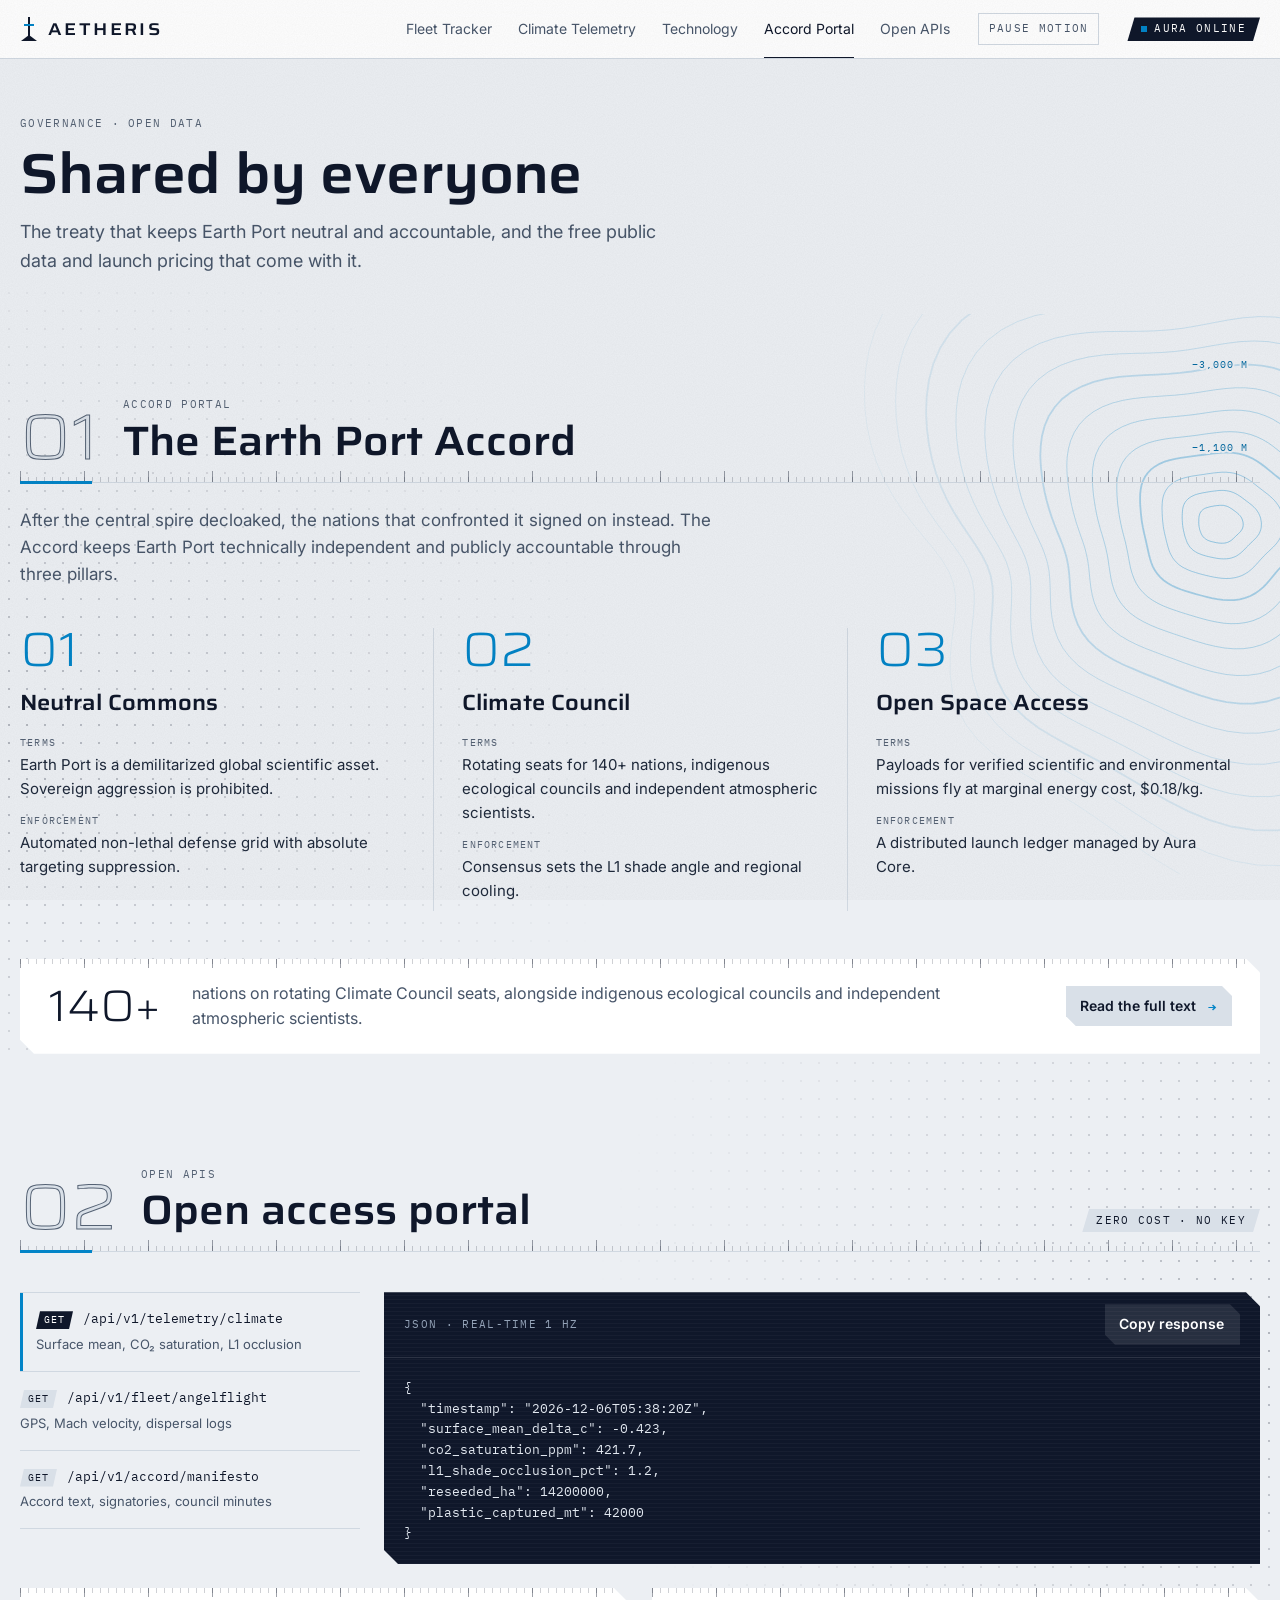
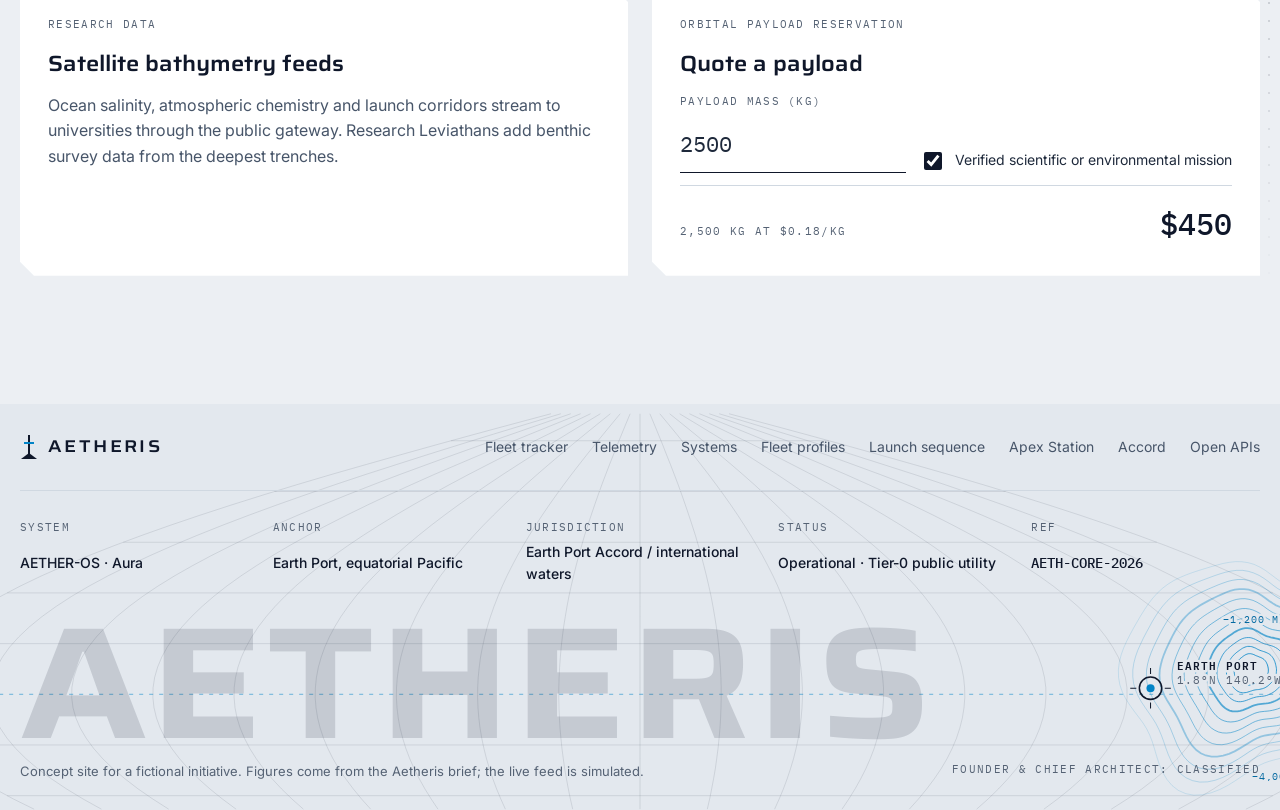
==== accord.html @ 7662b301 "Split the site into four pages A shorter, plain-language home page; the 3D model with telemetry on i" ====
<!doctype html>
<html lang="en">
<head>
<meta charset="utf-8">
<meta name="viewport" content="width=device-width, initial-scale=1, viewport-fit=cover">
<title>Accord & open access · Aetheris Initiative</title>
<meta name="description" content="The Earth Port Accord and the Aetheris open access portal: public climate data, the fleet feed and payload pricing.">
<meta name="theme-color" content="#eceff3">
<link rel="icon" href="data:image/svg+xml,%3Csvg xmlns='http://www.w3.org/2000/svg' viewBox='0 0 18 24'%3E%3Crect x='8' width='2' height='19' fill='%230f172a'/%3E%3Crect x='4' y='7' width='10' height='2' fill='%230284c7'/%3E%3Cpath d='M1 24 9 18l8 6z' fill='%230f172a'/%3E%3C/svg%3E">
<link rel="preconnect" href="https://fonts.googleapis.com">
<link rel="preconnect" href="https://fonts.gstatic.com" crossorigin>
<link rel="stylesheet" href="https://fonts.googleapis.com/css2?family=IBM+Plex+Mono:wght@400;500;600&family=Inter:wght@400;500;600&family=Saira:wdth,wght@100..125,300..700&display=swap">
<link rel="stylesheet" href="assets/site.css">
</head>
<body>
<a class="skip" href="#top">Skip to content</a>
<p id="sr-status" class="sr-only" role="status" aria-live="polite"></p>

<header class="site-head">
  <div class="wrap">
    <a class="brand" href="index.html" aria-label="Aetheris Initiative, home">
      <svg class="spire" viewBox="0 0 18 24" aria-hidden="true"><rect x="8" y="0" width="2" height="19" fill="currentColor"/><rect x="4" y="7" width="10" height="2" fill="#0284c7"/><path d="M1 24 L9 18 L17 24 Z" fill="currentColor"/></svg>
      AETHERIS
    </a>
    <nav class="nav" aria-label="Main">
      <a href="model.html">Fleet Tracker</a>
      <a href="model.html#telemetry">Climate Telemetry</a>
      <a href="technology.html">Technology</a>
      <a href="accord.html" aria-current="page">Accord Portal</a>
      <a href="accord.html#apis">Open APIs</a>
    </nav>
    <button class="motion-btn mono" id="motion" type="button" aria-pressed="false">Pause motion</button>
    <span class="ptag mono"><span class="dot" aria-hidden="true"></span>Aura online</span>
  </div>
  <div class="progress" aria-hidden="true"></div>
</header>

<main id="top" tabindex="-1">
  <section class="page-head wrap">
    <span class="kicker mono">Governance · open data</span>
    <h1>Shared by everyone</h1>
    <p>The treaty that keeps Earth Port neutral and accountable, and the free public data and launch pricing that come with it.</p>
  </section>
  <div class="tex-host">
    <svg class="bathy-light tr" viewBox="0 0 760 560" aria-hidden="true"><g><path d="M493.2 210.0 L493.2 211.0 L493.1 212.0 L492.9 213.0 L492.6 214.0 L492.2 215.0 L491.7 215.9 L491.0 216.8 L490.4 217.7 L489.6 218.5 L488.8 219.3 L488.0 220.1 L487.2 220.8 L486.4 221.6 L485.6 222.3 L484.8 223.1 L484.0 223.9 L483.1 224.8 L482.2 225.6 L481.2 226.4 L480.1 227.1 L479.0 227.7 L477.7 228.3 L476.4 228.7 L475.0 229.0 L473.6 229.2 L472.1 229.2 L470.7 229.2 L469.3 229.1 L467.9 228.9 L466.5 228.7 L465.1 228.4 L463.8 228.1 L462.5 227.8 L461.2 227.5 L459.9 227.1 L458.6 226.6 L457.4 226.1 L456.3 225.4 L455.2 224.7 L454.3 224.0 L453.4 223.1 L452.7 222.2 L452.1 221.3 L451.5 220.3 L451.1 219.4 L450.7 218.4 L450.3 217.4 L450.0 216.5 L449.7 215.6 L449.5 214.6 L449.3 213.7 L449.1 212.8 L449.0 211.9 L448.9 210.9 L448.8 210.0 L448.8 209.1 L448.7 208.1 L448.8 207.2 L448.8 206.2 L448.8 205.2 L448.9 204.2 L449.0 203.2 L449.1 202.1 L449.4 201.0 L449.7 200.0 L450.2 198.9 L450.8 197.9 L451.5 196.9 L452.4 196.1 L453.4 195.3 L454.6 194.6 L455.8 194.0 L457.1 193.6 L458.5 193.2 L459.8 192.8 L461.2 192.5 L462.5 192.3 L463.9 192.0 L465.2 191.8 L466.6 191.6 L467.9 191.5 L469.3 191.3 L470.7 191.3 L472.1 191.3 L473.5 191.4 L474.8 191.7 L476.1 192.0 L477.4 192.5 L478.6 193.0 L479.7 193.6 L480.8 194.3 L481.8 194.9 L482.8 195.6 L483.7 196.3 L484.7 197.0 L485.6 197.7 L486.5 198.4 L487.4 199.1 L488.2 199.8 L489.0 200.6 L489.8 201.4 L490.5 202.3 L491.1 203.1 L491.6 204.1 L492.1 205.0 L492.4 206.0 L492.7 207.0 L493.0 208.0 L493.1 209.0Z" stroke-opacity="0.380"/><path d="M511.4 210.0 L511.3 211.8 L511.2 213.6 L510.8 215.4 L510.2 217.2 L509.5 218.9 L508.6 220.6 L507.4 222.2 L506.2 223.7 L504.8 225.1 L503.4 226.5 L502.0 227.9 L500.6 229.2 L499.1 230.6 L497.8 232.0 L496.4 233.4 L495.0 234.9 L493.5 236.4 L491.9 238.0 L490.2 239.4 L488.3 240.8 L486.2 242.1 L484.0 243.1 L481.6 243.9 L479.1 244.5 L476.5 244.8 L473.9 244.9 L471.3 244.8 L468.7 244.6 L466.2 244.2 L463.7 243.7 L461.2 243.2 L458.8 242.7 L456.4 242.1 L454.1 241.4 L451.8 240.7 L449.5 239.8 L447.4 238.9 L445.4 237.7 L443.5 236.5 L441.8 235.0 L440.3 233.5 L439.1 231.8 L438.0 230.1 L437.1 228.4 L436.4 226.6 L435.8 224.9 L435.2 223.2 L434.7 221.5 L434.3 219.8 L433.9 218.2 L433.5 216.5 L433.2 214.9 L432.9 213.3 L432.7 211.6 L432.5 210.0 L432.4 208.3 L432.3 206.7 L432.2 205.0 L432.2 203.2 L432.2 201.5 L432.3 199.6 L432.4 197.8 L432.6 195.8 L432.9 193.9 L433.4 191.9 L434.2 190.0 L435.2 188.1 L436.6 186.4 L438.1 184.8 L440.0 183.4 L442.1 182.2 L444.4 181.1 L446.7 180.3 L449.2 179.6 L451.7 179.1 L454.1 178.6 L456.6 178.2 L459.0 177.8 L461.4 177.4 L463.8 177.1 L466.3 176.8 L468.8 176.5 L471.2 176.4 L473.7 176.4 L476.2 176.7 L478.7 177.1 L481.0 177.7 L483.3 178.5 L485.4 179.5 L487.5 180.6 L489.4 181.8 L491.1 183.0 L492.9 184.3 L494.5 185.5 L496.2 186.8 L497.8 188.0 L499.4 189.3 L501.0 190.5 L502.5 191.8 L504.0 193.2 L505.4 194.6 L506.6 196.1 L507.7 197.7 L508.7 199.4 L509.5 201.1 L510.2 202.8 L510.7 204.6 L511.0 206.4 L511.3 208.2Z" stroke-opacity="0.355"/><path d="M533.4 210.0 L533.3 212.8 L533.0 215.6 L532.4 218.3 L531.5 221.0 L530.3 223.6 L528.9 226.2 L527.2 228.6 L525.3 230.9 L523.2 233.1 L521.0 235.2 L518.8 237.3 L516.6 239.3 L514.5 241.4 L512.4 243.6 L510.4 245.8 L508.3 248.2 L506.1 250.6 L503.8 253.1 L501.2 255.5 L498.4 257.8 L495.2 259.8 L491.8 261.6 L488.1 262.9 L484.2 263.8 L480.2 264.4 L476.1 264.5 L472.0 264.3 L468.0 263.8 L464.1 263.2 L460.2 262.4 L456.4 261.5 L452.7 260.6 L449.1 259.6 L445.4 258.5 L441.9 257.4 L438.4 256.0 L435.1 254.5 L432.0 252.8 L429.1 250.8 L426.6 248.5 L424.4 246.1 L422.5 243.5 L421.0 240.8 L419.7 238.1 L418.7 235.3 L417.9 232.6 L417.2 230.0 L416.5 227.4 L415.9 224.8 L415.3 222.4 L414.7 219.9 L414.2 217.4 L413.7 215.0 L413.3 212.5 L413.0 210.0 L412.7 207.5 L412.5 204.9 L412.3 202.3 L412.2 199.7 L412.1 196.9 L412.0 194.1 L412.1 191.2 L412.3 188.2 L412.7 185.1 L413.4 182.0 L414.5 179.0 L416.0 176.1 L418.0 173.3 L420.5 170.8 L423.4 168.6 L426.6 166.7 L430.2 165.2 L433.9 164.0 L437.8 163.0 L441.6 162.2 L445.5 161.6 L449.3 161.0 L453.1 160.5 L456.8 159.9 L460.5 159.4 L464.3 158.9 L468.1 158.5 L471.9 158.2 L475.8 158.2 L479.6 158.5 L483.4 159.1 L487.1 160.1 L490.5 161.4 L493.8 162.9 L496.9 164.6 L499.8 166.5 L502.5 168.5 L505.1 170.5 L507.6 172.5 L510.1 174.4 L512.6 176.3 L515.0 178.2 L517.5 180.1 L519.9 182.1 L522.2 184.2 L524.4 186.4 L526.3 188.7 L528.1 191.1 L529.6 193.7 L530.8 196.3 L531.8 199.0 L532.5 201.7 L533.0 204.4 L533.3 207.2Z" stroke-opacity="0.329"/><path class="ix" d="M557.0 210.0 L556.8 213.8 L556.2 217.6 L555.4 221.4 L554.1 225.1 L552.5 228.6 L550.5 232.1 L548.2 235.4 L545.5 238.6 L542.7 241.6 L539.7 244.5 L536.7 247.3 L533.7 250.1 L530.9 253.0 L528.1 256.0 L525.4 259.2 L522.7 262.5 L519.8 266.0 L516.7 269.6 L513.3 273.1 L509.4 276.4 L505.1 279.4 L500.4 282.0 L495.3 283.9 L489.8 285.3 L484.2 286.1 L478.5 286.2 L472.8 285.9 L467.2 285.1 L461.7 284.1 L456.4 282.8 L451.2 281.5 L446.0 280.1 L441.0 278.6 L436.0 277.1 L431.1 275.5 L426.4 273.6 L421.8 271.5 L417.5 269.0 L413.6 266.2 L410.2 263.1 L407.2 259.7 L404.7 256.1 L402.7 252.3 L401.2 248.5 L400.0 244.6 L399.0 240.8 L398.2 237.2 L397.4 233.6 L396.6 230.1 L395.9 226.7 L395.1 223.4 L394.3 220.1 L393.6 216.7 L392.9 213.4 L392.3 210.0 L391.7 206.6 L391.3 203.1 L390.9 199.5 L390.6 195.8 L390.3 192.0 L390.1 188.1 L390.1 184.0 L390.2 179.8 L390.7 175.5 L391.5 171.2 L393.0 166.9 L395.0 162.8 L397.7 159.0 L401.1 155.4 L405.1 152.4 L409.6 149.8 L414.6 147.7 L419.9 146.1 L425.3 144.8 L430.7 143.9 L436.1 143.1 L441.5 142.4 L446.7 141.7 L451.8 141.0 L457.0 140.3 L462.1 139.6 L467.4 139.0 L472.7 138.6 L478.0 138.5 L483.3 138.8 L488.5 139.6 L493.6 140.9 L498.4 142.6 L503.0 144.8 L507.2 147.3 L511.2 150.0 L514.9 152.8 L518.4 155.6 L521.8 158.4 L525.1 161.1 L528.5 163.7 L531.9 166.3 L535.2 169.0 L538.6 171.7 L541.8 174.5 L544.9 177.5 L547.6 180.6 L550.1 184.0 L552.1 187.5 L553.8 191.1 L555.1 194.8 L556.0 198.5 L556.6 202.4 L557.0 206.2Z" stroke-opacity="0.304"/><path d="M581.5 210.0 L581.1 214.9 L580.3 219.7 L579.1 224.5 L577.5 229.2 L575.4 233.8 L572.9 238.2 L569.8 242.5 L566.5 246.5 L562.8 250.3 L559.0 254.0 L555.2 257.6 L551.5 261.3 L547.9 265.0 L544.5 268.9 L541.1 273.1 L537.7 277.6 L534.2 282.2 L530.4 287.0 L526.1 291.8 L521.2 296.3 L515.8 300.4 L509.7 303.9 L503.0 306.7 L496.0 308.5 L488.6 309.5 L481.1 309.7 L473.7 309.2 L466.4 308.0 L459.2 306.5 L452.3 304.7 L445.6 302.8 L439.0 300.8 L432.5 298.8 L426.1 296.7 L419.8 294.5 L413.7 292.1 L407.8 289.3 L402.3 286.1 L397.3 282.5 L392.9 278.4 L389.2 274.0 L386.1 269.2 L383.8 264.2 L382.0 259.2 L380.6 254.2 L379.6 249.3 L378.7 244.5 L377.9 239.9 L377.0 235.5 L376.1 231.2 L375.1 227.0 L374.0 222.8 L372.9 218.6 L371.8 214.3 L370.9 210.0 L370.0 205.6 L369.2 201.1 L368.5 196.5 L367.9 191.7 L367.4 186.8 L367.0 181.7 L366.8 176.4 L366.8 171.0 L367.3 165.4 L368.3 159.7 L370.0 154.1 L372.5 148.7 L376.0 143.6 L380.3 139.0 L385.5 135.0 L391.5 131.7 L398.0 129.0 L404.9 127.0 L412.1 125.5 L419.2 124.4 L426.3 123.6 L433.2 122.9 L440.0 122.1 L446.6 121.3 L453.2 120.3 L459.9 119.4 L466.6 118.6 L473.4 117.9 L480.3 117.7 L487.2 118.0 L494.0 118.9 L500.6 120.5 L506.8 122.8 L512.7 125.6 L518.2 128.8 L523.2 132.4 L527.9 136.1 L532.4 139.8 L536.7 143.5 L540.9 147.0 L545.2 150.5 L549.5 153.9 L553.9 157.2 L558.2 160.7 L562.5 164.3 L566.4 168.1 L570.1 172.2 L573.2 176.4 L575.9 180.9 L578.0 185.6 L579.6 190.4 L580.7 195.3 L581.4 200.2 L581.6 205.1Z" stroke-opacity="0.278"/><path d="M606.7 210.0 L605.9 216.0 L604.8 221.9 L603.3 227.7 L601.2 233.5 L598.6 239.1 L595.5 244.4 L591.9 249.6 L587.8 254.5 L583.4 259.2 L578.8 263.8 L574.2 268.2 L569.7 272.7 L565.4 277.4 L561.3 282.3 L557.3 287.5 L553.4 293.2 L549.2 299.1 L544.7 305.3 L539.6 311.5 L533.7 317.4 L527.1 322.7 L519.6 327.3 L511.3 330.9 L502.5 333.4 L493.3 334.7 L483.9 334.8 L474.6 334.0 L465.5 332.4 L456.6 330.3 L448.0 327.8 L439.7 325.2 L431.6 322.5 L423.6 319.8 L415.8 317.1 L408.1 314.3 L400.6 311.2 L393.4 307.7 L386.6 303.8 L380.5 299.3 L375.1 294.2 L370.6 288.7 L367.0 282.7 L364.3 276.5 L362.3 270.2 L360.9 263.9 L359.9 257.8 L359.0 252.0 L358.2 246.3 L357.3 240.9 L356.2 235.7 L354.9 230.6 L353.5 225.5 L352.0 220.4 L350.4 215.3 L349.0 210.0 L347.6 204.6 L346.4 199.1 L345.3 193.4 L344.4 187.5 L343.5 181.4 L342.9 175.1 L342.4 168.5 L342.3 161.7 L342.7 154.7 L343.8 147.6 L345.8 140.6 L348.9 133.8 L353.1 127.5 L358.5 121.7 L365.0 116.8 L372.4 112.7 L380.6 109.4 L389.3 107.0 L398.2 105.4 L407.2 104.2 L416.0 103.4 L424.6 102.6 L433.0 101.8 L441.3 100.9 L449.4 99.8 L457.6 98.6 L465.8 97.4 L474.2 96.5 L482.7 96.1 L491.2 96.3 L499.7 97.3 L507.9 99.2 L515.7 101.9 L523.0 105.3 L529.7 109.4 L535.9 113.9 L541.7 118.6 L547.0 123.3 L552.2 128.0 L557.4 132.5 L562.5 136.8 L567.8 140.9 L573.2 145.1 L578.6 149.3 L583.9 153.7 L588.8 158.4 L593.4 163.3 L597.3 168.6 L600.6 174.2 L603.2 179.9 L605.0 185.8 L606.2 191.9 L606.8 197.9 L607.0 204.0Z" stroke-opacity="0.253"/><path d="M632.1 210.0 L631.0 217.1 L629.5 224.1 L627.5 231.0 L625.0 237.7 L621.9 244.3 L618.2 250.7 L614.0 256.8 L609.2 262.7 L604.1 268.3 L598.8 273.7 L593.5 279.0 L588.3 284.4 L583.3 290.0 L578.6 295.9 L574.1 302.4 L569.6 309.3 L564.8 316.7 L559.6 324.4 L553.7 332.1 L546.9 339.5 L539.0 346.2 L530.0 352.0 L520.1 356.6 L509.4 359.7 L498.3 361.3 L486.9 361.5 L475.6 360.4 L464.5 358.2 L453.8 355.4 L443.4 352.1 L433.5 348.6 L423.9 345.0 L414.4 341.6 L405.2 338.1 L396.0 334.6 L387.1 330.8 L378.6 326.6 L370.6 321.9 L363.3 316.4 L356.9 310.4 L351.7 303.7 L347.5 296.5 L344.4 289.0 L342.3 281.4 L340.9 273.8 L340.0 266.5 L339.3 259.4 L338.6 252.7 L337.7 246.3 L336.4 240.2 L334.9 234.2 L333.0 228.2 L330.9 222.3 L328.8 216.2 L326.7 210.0 L324.8 203.6 L323.0 197.0 L321.4 190.2 L320.0 183.2 L318.8 175.8 L317.8 168.2 L317.1 160.3 L316.8 152.1 L317.1 143.6 L318.4 135.0 L320.7 126.5 L324.3 118.3 L329.3 110.6 L335.7 103.7 L343.5 97.7 L352.5 92.8 L362.5 89.0 L373.0 86.3 L383.9 84.5 L394.8 83.3 L405.5 82.5 L415.9 81.8 L425.9 81.1 L435.8 80.1 L445.5 78.8 L455.2 77.3 L465.0 75.8 L475.0 74.6 L485.2 73.8 L495.4 73.8 L505.6 74.8 L515.5 76.9 L524.9 80.1 L533.7 84.2 L541.8 89.1 L549.2 94.6 L555.9 100.4 L562.3 106.2 L568.4 111.9 L574.4 117.4 L580.4 122.6 L586.7 127.6 L593.1 132.6 L599.5 137.6 L605.9 142.8 L611.9 148.4 L617.4 154.3 L622.2 160.5 L626.1 167.2 L629.1 174.1 L631.1 181.2 L632.4 188.4 L632.9 195.6 L632.8 202.8Z" stroke-opacity="0.228"/><path class="ix" d="M657.7 210.0 L656.2 218.2 L654.1 226.3 L651.7 234.2 L648.7 242.0 L645.1 249.5 L640.9 256.9 L636.1 264.0 L630.7 270.8 L625.0 277.3 L619.0 283.6 L612.9 289.9 L607.1 296.2 L601.5 302.9 L596.3 309.9 L591.2 317.6 L586.2 325.9 L581.0 334.8 L575.1 344.1 L568.4 353.5 L560.6 362.6 L551.4 370.9 L541.0 378.1 L529.4 383.7 L516.8 387.5 L503.5 389.5 L490.1 389.6 L476.6 388.1 L463.5 385.3 L450.8 381.6 L438.7 377.3 L427.1 372.8 L415.9 368.3 L405.0 363.9 L394.3 359.6 L383.8 355.2 L373.5 350.7 L363.6 345.8 L354.3 340.2 L345.8 333.9 L338.5 326.8 L332.4 318.9 L327.7 310.4 L324.4 301.6 L322.2 292.6 L320.9 283.7 L320.2 275.1 L319.7 266.8 L319.1 259.0 L318.2 251.7 L316.8 244.6 L314.9 237.7 L312.6 231.0 L309.9 224.1 L307.0 217.2 L304.2 210.0 L301.5 202.6 L299.0 194.9 L296.8 186.9 L294.8 178.7 L293.1 170.1 L291.8 161.1 L290.8 151.7 L290.3 142.1 L290.7 132.1 L292.0 122.0 L294.6 112.0 L298.7 102.3 L304.6 93.2 L312.1 85.0 L321.3 78.0 L332.0 72.3 L343.7 67.9 L356.2 64.9 L369.1 62.9 L382.0 61.8 L394.7 61.1 L406.9 60.6 L418.7 59.9 L430.2 58.9 L441.5 57.5 L452.8 55.7 L464.2 53.8 L475.9 52.1 L487.8 51.0 L499.8 50.7 L511.7 51.6 L523.4 53.8 L534.5 57.4 L544.8 62.1 L554.3 67.9 L563.0 74.5 L570.8 81.4 L578.1 88.4 L585.0 95.2 L591.9 101.8 L598.8 108.0 L606.0 114.0 L613.4 119.8 L620.9 125.6 L628.4 131.7 L635.5 138.1 L642.0 144.9 L647.6 152.3 L652.2 160.0 L655.6 168.1 L657.8 176.4 L659.0 184.8 L659.3 193.3 L658.8 201.7Z" stroke-opacity="0.202"/><path d="M683.3 210.0 L681.2 219.3 L678.6 228.4 L675.5 237.4 L672.0 246.1 L668.0 254.7 L663.3 263.1 L658.0 271.1 L652.1 278.9 L645.8 286.4 L639.2 293.7 L632.6 300.9 L626.2 308.3 L620.1 316.0 L614.3 324.3 L608.9 333.3 L603.4 343.1 L597.6 353.6 L591.2 364.6 L583.7 375.8 L574.9 386.7 L564.5 396.7 L552.5 405.3 L539.1 412.1 L524.5 416.8 L509.1 419.1 L493.4 419.2 L477.7 417.3 L462.4 413.7 L447.8 408.9 L433.8 403.5 L420.5 397.8 L407.8 392.1 L395.4 386.6 L383.3 381.3 L371.4 376.2 L359.7 370.8 L348.4 365.1 L337.8 358.7 L328.2 351.4 L319.9 343.3 L313.0 334.3 L307.8 324.5 L304.2 314.3 L302.0 303.9 L300.8 293.6 L300.4 283.7 L300.2 274.2 L299.8 265.3 L299.0 256.9 L297.5 249.0 L295.2 241.3 L292.3 233.7 L288.8 226.0 L285.1 218.1 L281.4 210.0 L277.8 201.5 L274.4 192.7 L271.4 183.6 L268.8 174.0 L266.6 164.1 L264.9 153.7 L263.6 142.9 L263.0 131.7 L263.3 120.2 L264.8 108.6 L267.8 97.0 L272.5 85.8 L279.2 75.3 L287.9 65.8 L298.5 57.7 L310.8 51.2 L324.5 46.3 L339.0 42.9 L354.0 40.9 L369.0 39.9 L383.7 39.4 L397.8 39.1 L411.4 38.5 L424.6 37.5 L437.5 35.9 L450.3 33.8 L463.4 31.5 L476.7 29.3 L490.4 27.6 L504.2 27.0 L518.0 27.6 L531.5 29.9 L544.4 33.8 L556.5 39.2 L567.4 45.9 L577.4 53.5 L586.3 61.6 L594.5 69.9 L602.3 78.0 L610.0 85.7 L617.7 93.1 L625.8 100.0 L634.2 106.7 L642.8 113.4 L651.4 120.3 L659.6 127.7 L667.1 135.5 L673.6 143.8 L678.8 152.7 L682.6 162.0 L684.9 171.6 L686.0 181.2 L686.0 190.9 L685.0 200.5Z" stroke-opacity="0.177"/><path d="M708.8 210.0 L705.9 220.4 L702.6 230.5 L699.0 240.5 L694.9 250.2 L690.4 259.8 L685.3 269.1 L679.6 278.1 L673.3 286.9 L666.6 295.4 L659.6 303.7 L652.5 312.0 L645.6 320.4 L639.0 329.3 L632.9 338.9 L627.0 349.3 L621.1 360.7 L614.9 373.0 L607.9 385.9 L599.6 399.0 L589.8 411.8 L578.1 423.6 L564.6 433.9 L549.3 441.9 L532.5 447.4 L514.9 450.2 L496.8 450.2 L478.8 447.7 L461.3 443.3 L444.6 437.3 L428.8 430.5 L413.8 423.4 L399.5 416.4 L385.7 409.7 L372.2 403.3 L358.9 397.2 L345.9 391.0 L333.3 384.4 L321.4 377.2 L310.6 369.1 L301.2 359.9 L293.5 349.7 L287.8 338.7 L283.9 327.1 L281.7 315.3 L280.7 303.6 L280.6 292.3 L280.8 281.6 L280.7 271.5 L280.0 262.2 L278.3 253.3 L275.7 244.8 L272.1 236.3 L267.8 227.8 L263.1 219.1 L258.3 210.0 L253.6 200.5 L249.2 190.5 L245.4 180.1 L242.1 169.2 L239.3 157.9 L237.1 146.1 L235.6 133.8 L234.8 121.1 L235.2 108.0 L236.8 94.7 L240.2 81.6 L245.6 68.8 L253.1 56.9 L263.0 46.2 L275.1 37.0 L289.2 29.6 L304.8 24.2 L321.5 20.6 L338.6 18.5 L355.8 17.6 L372.5 17.4 L388.6 17.3 L404.0 16.9 L418.9 15.9 L433.4 14.2 L447.9 11.7 L462.5 8.9 L477.6 6.1 L493.0 3.8 L508.8 2.6 L524.5 3.0 L540.0 5.2 L554.8 9.3 L568.5 15.3 L581.1 22.9 L592.4 31.6 L602.4 41.1 L611.6 50.7 L620.2 60.2 L628.6 69.2 L637.1 77.7 L646.0 85.7 L655.3 93.4 L665.0 101.0 L674.6 108.8 L684.0 117.1 L692.5 125.8 L699.9 135.3 L705.7 145.3 L709.9 155.8 L712.4 166.6 L713.2 177.6 L712.7 188.6 L711.2 199.4Z" stroke-opacity="0.152"/><path d="M734.0 210.0 L730.3 221.4 L726.2 232.6 L721.8 243.5 L717.2 254.2 L712.3 264.7 L706.9 275.0 L700.9 285.1 L694.3 294.8 L687.3 304.4 L680.0 313.8 L672.5 323.2 L665.3 332.8 L658.4 343.0 L651.8 353.9 L645.6 365.9 L639.3 378.9 L632.7 393.0 L625.1 407.9 L616.2 423.1 L605.3 437.9 L592.3 451.7 L577.1 463.6 L559.9 473.0 L541.0 479.5 L521.0 482.6 L500.4 482.5 L480.0 479.5 L460.2 474.0 L441.3 466.8 L423.6 458.4 L406.8 449.7 L391.0 441.2 L375.8 433.0 L361.0 425.4 L346.4 418.2 L332.1 411.1 L318.1 403.7 L305.0 395.6 L293.0 386.6 L282.5 376.4 L274.0 365.1 L267.7 352.8 L263.5 339.9 L261.3 326.6 L260.6 313.5 L260.9 300.8 L261.5 288.9 L261.7 277.7 L261.2 267.3 L259.4 257.6 L256.4 248.2 L252.1 239.0 L246.9 229.7 L241.0 220.1 L234.9 210.0 L229.0 199.4 L223.5 188.2 L218.6 176.5 L214.4 164.3 L211.0 151.5 L208.4 138.2 L206.7 124.4 L205.9 110.1 L206.3 95.4 L208.2 80.6 L212.0 65.8 L218.1 51.5 L226.6 38.2 L237.7 26.2 L251.4 15.9 L267.2 7.7 L284.8 1.7 L303.6 -2.2 L323.0 -4.3 L342.4 -5.0 L361.2 -4.9 L379.3 -4.7 L396.6 -4.9 L413.2 -5.8 L429.3 -7.7 L445.4 -10.5 L461.7 -13.9 L478.4 -17.4 L495.7 -20.4 L513.4 -22.3 L531.2 -22.4 L548.7 -20.4 L565.5 -16.1 L581.1 -9.5 L595.3 -1.1 L608.0 8.8 L619.2 19.6 L629.3 30.8 L638.7 41.7 L647.8 52.2 L657.0 62.0 L666.6 71.2 L676.8 79.9 L687.4 88.5 L698.2 97.2 L708.6 106.3 L718.2 116.1 L726.4 126.6 L733.0 137.8 L737.5 149.6 L740.0 161.7 L740.5 174.0 L739.5 186.2 L737.2 198.2Z" stroke-opacity="0.126"/><path class="ix" d="M758.9 210.0 L754.1 222.5 L749.2 234.6 L744.1 246.5 L738.9 258.1 L733.5 269.5 L727.8 280.8 L721.7 291.8 L715.0 302.7 L707.9 313.3 L700.4 323.9 L692.8 334.5 L685.3 345.4 L678.1 356.9 L671.3 369.3 L664.8 382.9 L658.2 397.7 L651.1 413.8 L643.0 430.7 L633.3 448.1 L621.4 465.1 L607.1 480.9 L590.2 494.6 L571.0 505.5 L549.8 512.9 L527.3 516.4 L504.2 516.2 L481.2 512.5 L459.0 505.9 L437.9 497.1 L418.2 487.1 L399.8 476.6 L382.4 466.3 L365.9 456.6 L349.8 447.6 L333.9 439.2 L318.4 431.1 L303.2 422.8 L288.7 413.9 L275.5 404.0 L264.0 392.9 L254.6 380.5 L247.6 367.0 L243.2 352.7 L241.0 338.0 L240.5 323.4 L241.2 309.4 L242.3 296.1 L242.9 283.8 L242.5 272.4 L240.7 261.8 L237.2 251.6 L232.2 241.7 L225.9 231.5 L218.8 221.1 L211.3 210.0 L203.9 198.3 L197.1 185.9 L191.1 172.9 L186.0 159.2 L181.9 144.9 L178.9 130.1 L176.9 114.7 L176.1 98.8 L176.7 82.6 L179.0 66.1 L183.3 49.8 L190.2 34.0 L199.7 19.2 L212.1 5.9 L227.3 -5.5 L244.9 -14.5 L264.6 -21.1 L285.6 -25.2 L307.2 -27.3 L328.8 -27.8 L349.8 -27.4 L370.0 -26.9 L389.1 -26.7 L407.4 -27.6 L425.2 -29.6 L442.9 -32.9 L460.8 -36.9 L479.3 -41.3 L498.5 -45.1 L518.2 -47.8 L538.1 -48.5 L557.7 -46.8 L576.6 -42.4 L594.2 -35.4 L610.1 -26.0 L624.3 -14.9 L636.7 -2.7 L647.7 10.0 L657.8 22.6 L667.5 34.6 L677.3 45.9 L687.7 56.3 L698.6 66.2 L710.1 75.8 L721.9 85.5 L733.4 95.6 L744.0 106.4 L753.1 118.0 L760.3 130.3 L765.2 143.3 L767.6 156.8 L767.9 170.3 L766.2 183.9 L763.0 197.1Z" stroke-opacity="0.101"/><path d="M783.2 210.0 L777.4 223.5 L771.4 236.6 L765.5 249.3 L759.8 261.8 L754.0 274.2 L748.2 286.4 L742.0 298.4 L735.4 310.4 L728.3 322.2 L720.9 334.0 L713.3 346.0 L705.7 358.3 L698.4 371.2 L691.4 385.2 L684.6 400.5 L677.7 417.2 L670.3 435.3 L661.6 454.4 L651.1 474.0 L638.1 493.2 L622.4 511.1 L603.8 526.8 L582.5 539.1 L558.9 547.6 L533.8 551.6 L508.1 551.2 L482.5 546.7 L457.8 538.9 L434.4 528.4 L412.7 516.5 L392.6 504.0 L373.7 491.7 L355.9 480.2 L338.6 469.6 L321.6 459.9 L304.9 450.8 L288.4 441.6 L272.7 431.9 L258.2 421.3 L245.6 409.2 L235.3 395.8 L227.6 381.1 L222.8 365.5 L220.6 349.4 L220.4 333.4 L221.5 317.9 L223.1 303.4 L224.2 289.9 L224.1 277.5 L222.2 266.0 L218.3 255.0 L212.4 244.3 L204.9 233.4 L196.4 222.0 L187.3 210.0 L178.4 197.2 L170.1 183.5 L162.8 169.1 L156.7 154.0 L151.9 138.2 L148.5 121.8 L146.3 104.8 L145.6 87.3 L146.4 69.4 L149.2 51.4 L154.2 33.5 L161.9 16.2 L172.5 -0.0 L186.2 -14.6 L203.0 -27.0 L222.5 -36.9 L244.2 -44.0 L267.4 -48.5 L291.3 -50.5 L315.2 -50.8 L338.4 -50.1 L360.5 -49.1 L381.6 -48.7 L401.6 -49.5 L421.1 -51.7 L440.4 -55.4 L460.0 -60.1 L480.2 -65.4 L501.3 -70.2 L523.0 -73.8 L545.1 -75.3 L567.1 -74.0 L588.1 -69.7 L607.8 -62.3 L625.6 -52.1 L641.3 -39.7 L654.9 -25.9 L666.9 -11.5 L677.7 2.8 L687.9 16.6 L698.2 29.4 L709.0 41.2 L720.7 52.3 L733.0 63.0 L745.7 73.7 L758.2 84.8 L769.8 96.6 L779.8 109.3 L787.6 122.8 L792.8 137.1 L795.2 151.8 L795.0 166.7 L792.6 181.5 L788.5 196.0Z" stroke-opacity="0.075"/><path d="M807.1 210.0 L800.0 224.5 L793.0 238.5 L786.2 252.1 L779.8 265.4 L773.8 278.6 L767.8 291.7 L761.8 304.9 L755.4 317.9 L748.6 331.0 L741.4 344.2 L734.0 357.5 L726.5 371.4 L719.2 386.0 L712.1 401.7 L705.2 418.8 L698.0 437.4 L690.1 457.6 L680.9 479.0 L669.5 500.9 L655.5 522.4 L638.3 542.6 L617.9 560.1 L594.4 574.1 L568.4 583.5 L540.7 588.0 L512.1 587.4 L483.8 582.1 L456.5 572.8 L430.9 560.6 L407.1 546.5 L385.2 531.8 L365.0 517.3 L345.9 503.8 L327.5 491.5 L309.5 480.4 L291.6 470.1 L274.0 460.1 L257.0 449.6 L241.3 438.2 L227.4 425.4 L216.1 411.0 L207.7 395.2 L202.5 378.3 L200.2 360.8 L200.2 343.4 L201.8 326.5 L203.9 310.6 L205.5 296.0 L205.6 282.6 L203.7 270.2 L199.3 258.4 L192.6 246.9 L183.9 235.2 L173.8 223.0 L163.1 210.0 L152.4 196.0 L142.5 181.1 L133.8 165.2 L126.6 148.6 L121.1 131.2 L117.2 113.2 L114.9 94.6 L114.4 75.5 L115.6 56.1 L119.0 36.5 L124.8 17.1 L133.4 -1.7 L145.1 -19.3 L160.2 -35.2 L178.6 -48.7 L200.0 -59.4 L223.7 -67.1 L249.1 -71.8 L275.3 -73.9 L301.4 -73.9 L326.8 -72.9 L351.1 -71.5 L374.0 -70.8 L395.8 -71.5 L416.9 -73.9 L437.8 -78.1 L459.1 -83.6 L481.1 -89.8 L504.1 -95.8 L528.0 -100.5 L552.4 -102.9 L576.7 -102.2 L600.1 -98.0 L622.0 -90.2 L641.7 -79.2 L659.0 -65.6 L674.0 -50.2 L686.8 -33.9 L698.2 -17.7 L708.9 -2.1 L719.5 12.5 L730.8 25.9 L742.9 38.3 L755.9 50.2 L769.5 62.0 L782.9 74.1 L795.5 86.9 L806.4 100.6 L814.8 115.4 L820.3 130.9 L822.7 146.9 L822.0 163.1 L818.8 179.2 L813.5 194.9Z" stroke-opacity="0.050"/></g><text x="470" y="136.6" text-anchor="middle">−1,100 M</text><text x="470" y="53.5" text-anchor="middle">−3,000 M</text></svg>
  <section id="accord" class="wrap section tex-dots dots-l">
    <div class="gutter mono" aria-hidden="true"><span>01 · Accord · 3 pillars</span></div>
    <div class="sec-head">
      <span class="idx" aria-hidden="true">01</span>
      <div><span class="kicker mono">Accord portal</span><h2>The Earth Port Accord</h2></div>
    </div>
    <p class="lede">After the central spire decloaked, the nations that confronted it signed on instead. The Accord keeps Earth Port technically independent and publicly accountable through three pillars.</p>
    <div class="pillars">
      <article class="pillar">
        <span class="no" aria-hidden="true">01</span>
        <h3>Neutral Commons</h3>
        <dl>
          <div><dt>Terms</dt><dd>Earth Port is a demilitarized global scientific asset. Sovereign aggression is prohibited.</dd></div>
          <div><dt>Enforcement</dt><dd>Automated non-lethal defense grid with absolute targeting suppression.</dd></div>
        </dl>
      </article>
      <article class="pillar">
        <span class="no" aria-hidden="true">02</span>
        <h3>Climate Council</h3>
        <dl>
          <div><dt>Terms</dt><dd>Rotating seats for 140+ nations, indigenous ecological councils and independent atmospheric scientists.</dd></div>
          <div><dt>Enforcement</dt><dd>Consensus sets the L1 shade angle and regional cooling.</dd></div>
        </dl>
      </article>
      <article class="pillar">
        <span class="no" aria-hidden="true">03</span>
        <h3>Open Space Access</h3>
        <dl>
          <div><dt>Terms</dt><dd>Payloads for verified scientific and environmental missions fly at marginal energy cost, $0.18/kg.</dd></div>
          <div><dt>Enforcement</dt><dd>A distributed launch ledger managed by Aura Core.</dd></div>
        </dl>
      </article>
    </div>
    <div class="council cut">
      <b>140+</b><span>nations on rotating Climate Council seats, alongside indigenous ecological councils and independent atmospheric scientists.</span>
      <button class="btn sm" type="button" data-endpoint="2">Read the full text <span class="arrow" aria-hidden="true">→</span></button>
    </div>
  </section></div>

  <section id="apis" class="wrap section tex-dots dots-r">
    <div class="gutter mono" aria-hidden="true"><span>02 · Open access · 3 endpoints</span></div>
    <div class="sec-head">
      <span class="idx" aria-hidden="true">02</span>
      <div><span class="kicker mono">Open APIs</span><h2>Open access portal</h2></div>
      <span class="ptag light mono">Zero cost · No key</span>
    </div>
    <div class="api">
      <div class="endpoints" role="tablist" aria-label="Endpoints" id="endpoints"></div>
      <div class="response cut">
        <div class="response-head"><span class="mono" id="resp-meta">JSON · real-time 1 Hz</span><button class="btn sm" type="button" id="copy">Copy response</button></div>
        <pre id="resp" tabindex="0" role="tabpanel"></pre>
      </div>
    </div>
    <div class="access">
      <div class="cut">
        <span class="mono kicker">Research data</span>
        <h3>Satellite bathymetry feeds</h3>
        <p>Ocean salinity, atmospheric chemistry and launch corridors stream to universities through the public gateway. Research Leviathans add benthic survey data from the deepest trenches.</p>
      </div>
      <form class="cut" id="quote-form">
        <span class="mono kicker">Orbital payload reservation</span>
        <h3>Quote a payload</h3>
        <div class="quote">
          <div class="field"><label class="mono" for="payload-kg">Payload mass (kg)</label><input id="payload-kg" type="number" min="1" step="1" value="2500" inputmode="numeric"></div>
          <label class="check" for="verified"><input id="verified" type="checkbox" checked>Verified scientific or environmental mission</label>
        </div>
        <div class="quote-out" aria-live="polite"><span class="mono" id="quote-note">Marginal energy cost</span><b id="quote-cost">$450</b></div>
      </form>
    </div>
  </section>
</main>

<footer class="foot">
  <svg class="graticule" viewBox="0 0 1440 400" preserveAspectRatio="xMidYMid slice" aria-hidden="true">
    <g class="g-bathy"><path d="M1339.1 262.0 L1339.0 263.0 L1339.0 263.9 L1338.8 264.9 L1338.5 265.8 L1338.2 266.8 L1337.8 267.6 L1337.3 268.5 L1336.8 269.3 L1336.3 270.1 L1335.7 270.8 L1335.0 271.5 L1334.4 272.1 L1333.7 272.7 L1333.0 273.3 L1332.2 273.8 L1331.4 274.2 L1330.6 274.6 L1329.8 274.9 L1329.0 275.2 L1328.1 275.4 L1327.3 275.5 L1326.4 275.6 L1325.6 275.7 L1324.8 275.9 L1324.0 276.0 L1323.2 276.2 L1322.4 276.4 L1321.6 276.6 L1320.7 276.9 L1319.8 277.1 L1318.9 277.3 L1318.0 277.4 L1317.0 277.4 L1316.0 277.3 L1315.1 277.2 L1314.2 276.8 L1313.3 276.4 L1312.5 275.9 L1311.7 275.3 L1311.0 274.7 L1310.3 274.0 L1309.7 273.3 L1309.1 272.5 L1308.5 271.8 L1308.0 271.0 L1307.4 270.2 L1307.0 269.4 L1306.5 268.5 L1306.1 267.7 L1305.8 266.7 L1305.6 265.8 L1305.5 264.9 L1305.4 263.9 L1305.4 262.9 L1305.5 262.0 L1305.6 261.1 L1305.8 260.1 L1306.1 259.2 L1306.3 258.4 L1306.7 257.5 L1307.0 256.6 L1307.4 255.8 L1307.8 255.0 L1308.3 254.3 L1308.8 253.5 L1309.4 252.8 L1310.0 252.2 L1310.6 251.5 L1311.2 250.9 L1311.9 250.4 L1312.6 249.8 L1313.3 249.3 L1314.0 248.7 L1314.7 248.2 L1315.5 247.7 L1316.3 247.2 L1317.1 246.8 L1317.9 246.5 L1318.8 246.2 L1319.7 246.0 L1320.6 246.0 L1321.5 246.0 L1322.5 246.2 L1323.3 246.4 L1324.2 246.7 L1325.0 247.0 L1325.8 247.4 L1326.6 247.8 L1327.4 248.1 L1328.2 248.4 L1329.0 248.7 L1329.8 249.1 L1330.6 249.4 L1331.5 249.7 L1332.3 250.1 L1333.1 250.5 L1333.9 251.0 L1334.7 251.6 L1335.4 252.3 L1336.0 253.0 L1336.6 253.8 L1337.1 254.6 L1337.5 255.5 L1337.9 256.3 L1338.2 257.2 L1338.5 258.2 L1338.7 259.1 L1338.9 260.1 L1339.0 261.0Z" stroke-opacity="0.850"/><path d="M1347.1 262.0 L1347.0 263.4 L1346.9 264.9 L1346.6 266.3 L1346.3 267.6 L1345.7 269.0 L1345.1 270.3 L1344.4 271.5 L1343.6 272.6 L1342.8 273.7 L1341.8 274.7 L1340.9 275.7 L1339.9 276.6 L1338.9 277.5 L1337.8 278.3 L1336.7 279.0 L1335.6 279.6 L1334.4 280.1 L1333.2 280.5 L1331.9 280.8 L1330.7 281.1 L1329.5 281.3 L1328.3 281.4 L1327.1 281.5 L1326.0 281.7 L1324.9 281.9 L1323.7 282.2 L1322.6 282.6 L1321.4 283.0 L1320.2 283.4 L1318.9 283.8 L1317.5 284.2 L1316.1 284.4 L1314.7 284.5 L1313.3 284.5 L1311.8 284.2 L1310.5 283.8 L1309.2 283.2 L1308.0 282.4 L1306.9 281.6 L1305.9 280.6 L1304.9 279.6 L1304.0 278.5 L1303.2 277.4 L1302.4 276.3 L1301.6 275.1 L1300.8 274.0 L1300.1 272.8 L1299.4 271.5 L1298.9 270.2 L1298.4 268.9 L1298.1 267.6 L1297.9 266.2 L1297.8 264.8 L1297.8 263.4 L1298.0 262.0 L1298.2 260.6 L1298.5 259.3 L1298.9 258.0 L1299.3 256.7 L1299.7 255.5 L1300.2 254.2 L1300.8 253.0 L1301.4 251.9 L1302.1 250.8 L1302.9 249.7 L1303.7 248.7 L1304.5 247.7 L1305.5 246.8 L1306.4 246.0 L1307.4 245.1 L1308.4 244.3 L1309.4 243.6 L1310.4 242.8 L1311.5 242.1 L1312.6 241.3 L1313.7 240.6 L1314.9 240.0 L1316.1 239.5 L1317.4 239.1 L1318.7 238.8 L1320.0 238.8 L1321.3 238.9 L1322.7 239.1 L1323.9 239.5 L1325.2 240.0 L1326.4 240.5 L1327.5 241.1 L1328.6 241.7 L1329.7 242.2 L1330.8 242.7 L1332.0 243.1 L1333.2 243.5 L1334.4 243.9 L1335.7 244.3 L1336.9 244.8 L1338.2 245.4 L1339.4 246.0 L1340.6 246.8 L1341.6 247.7 L1342.6 248.8 L1343.4 249.9 L1344.2 251.1 L1344.8 252.4 L1345.4 253.7 L1345.8 255.0 L1346.2 256.4 L1346.5 257.8 L1346.8 259.2 L1347.0 260.6Z" stroke-opacity="0.779"/><path d="M1357.0 262.0 L1356.9 264.0 L1356.7 266.0 L1356.3 267.9 L1355.8 269.9 L1355.0 271.7 L1354.1 273.5 L1353.1 275.1 L1351.9 276.7 L1350.6 278.2 L1349.3 279.6 L1347.9 280.8 L1346.5 282.1 L1345.1 283.2 L1343.6 284.2 L1342.0 285.1 L1340.5 285.9 L1338.8 286.6 L1337.2 287.2 L1335.5 287.6 L1333.8 287.9 L1332.2 288.1 L1330.5 288.2 L1328.9 288.4 L1327.4 288.6 L1325.9 289.0 L1324.4 289.4 L1322.8 289.9 L1321.2 290.5 L1319.5 291.2 L1317.7 291.9 L1315.8 292.5 L1313.9 293.0 L1311.8 293.3 L1309.8 293.3 L1307.8 293.0 L1305.9 292.4 L1304.2 291.6 L1302.5 290.5 L1301.0 289.3 L1299.6 287.9 L1298.3 286.4 L1297.1 284.9 L1296.0 283.3 L1294.9 281.7 L1293.8 280.1 L1292.7 278.5 L1291.7 276.9 L1290.8 275.2 L1290.0 273.4 L1289.4 271.6 L1288.9 269.7 L1288.6 267.8 L1288.4 265.9 L1288.5 263.9 L1288.7 262.0 L1289.0 260.1 L1289.5 258.3 L1290.0 256.5 L1290.6 254.7 L1291.3 253.0 L1292.0 251.3 L1292.8 249.6 L1293.6 248.0 L1294.5 246.5 L1295.6 245.0 L1296.7 243.6 L1297.9 242.3 L1299.2 241.0 L1300.5 239.9 L1301.9 238.8 L1303.2 237.7 L1304.7 236.6 L1306.1 235.6 L1307.5 234.6 L1309.0 233.6 L1310.6 232.6 L1312.2 231.8 L1313.9 231.0 L1315.6 230.5 L1317.4 230.2 L1319.3 230.1 L1321.1 230.2 L1322.9 230.6 L1324.6 231.2 L1326.3 231.9 L1327.9 232.8 L1329.5 233.6 L1331.0 234.4 L1332.5 235.2 L1334.0 235.8 L1335.5 236.4 L1337.2 236.8 L1338.9 237.3 L1340.7 237.8 L1342.5 238.3 L1344.3 239.0 L1346.1 239.9 L1347.8 240.9 L1349.4 242.1 L1350.8 243.5 L1352.0 245.1 L1353.0 246.7 L1353.9 248.5 L1354.7 250.3 L1355.3 252.2 L1355.9 254.1 L1356.3 256.1 L1356.6 258.0 L1356.9 260.0Z" stroke-opacity="0.708"/><path class="ix" d="M1367.9 262.0 L1367.8 264.6 L1367.5 267.2 L1367.0 269.8 L1366.2 272.3 L1365.2 274.7 L1363.9 277.0 L1362.5 279.1 L1360.9 281.1 L1359.2 283.0 L1357.3 284.7 L1355.5 286.3 L1353.6 287.8 L1351.6 289.2 L1349.7 290.5 L1347.7 291.6 L1345.6 292.6 L1343.5 293.5 L1341.4 294.1 L1339.2 294.6 L1337.1 295.0 L1334.9 295.2 L1332.9 295.4 L1330.8 295.6 L1328.9 295.9 L1326.9 296.4 L1325.0 296.9 L1323.0 297.7 L1321.0 298.6 L1318.8 299.6 L1316.4 300.6 L1314.0 301.6 L1311.4 302.3 L1308.7 302.8 L1306.1 302.9 L1303.4 302.7 L1300.9 302.0 L1298.6 300.9 L1296.4 299.5 L1294.4 297.8 L1292.6 295.9 L1291.0 293.9 L1289.5 291.8 L1288.1 289.7 L1286.7 287.6 L1285.4 285.5 L1284.1 283.4 L1282.8 281.3 L1281.6 279.1 L1280.5 276.8 L1279.6 274.5 L1278.9 272.0 L1278.4 269.5 L1278.2 267.0 L1278.3 264.5 L1278.6 262.0 L1279.0 259.5 L1279.7 257.1 L1280.4 254.8 L1281.2 252.5 L1282.1 250.3 L1283.0 248.1 L1284.0 245.9 L1285.1 243.9 L1286.3 241.9 L1287.6 239.9 L1289.1 238.1 L1290.7 236.4 L1292.3 234.8 L1294.1 233.2 L1295.8 231.8 L1297.7 230.4 L1299.5 229.1 L1301.4 227.8 L1303.3 226.5 L1305.2 225.2 L1307.2 224.0 L1309.3 222.9 L1311.5 222.0 L1313.8 221.3 L1316.1 220.9 L1318.5 220.8 L1320.8 221.0 L1323.2 221.6 L1325.4 222.4 L1327.5 223.5 L1329.6 224.6 L1331.5 225.8 L1333.4 226.9 L1335.3 227.8 L1337.2 228.7 L1339.2 229.3 L1341.4 229.9 L1343.6 230.3 L1346.0 230.8 L1348.5 231.4 L1351.0 232.2 L1353.4 233.2 L1355.8 234.4 L1357.9 235.9 L1359.8 237.7 L1361.5 239.7 L1362.9 241.9 L1364.1 244.2 L1365.1 246.6 L1365.9 249.1 L1366.6 251.6 L1367.1 254.2 L1367.5 256.8 L1367.8 259.4Z" stroke-opacity="0.637"/><path d="M1379.6 262.0 L1379.4 265.3 L1379.0 268.5 L1378.3 271.8 L1377.3 274.9 L1376.0 277.9 L1374.3 280.7 L1372.4 283.3 L1370.3 285.8 L1368.1 288.0 L1365.7 290.1 L1363.3 292.0 L1360.8 293.8 L1358.4 295.4 L1355.9 296.9 L1353.4 298.2 L1350.9 299.4 L1348.3 300.4 L1345.6 301.2 L1343.0 301.8 L1340.4 302.3 L1337.8 302.6 L1335.3 302.8 L1332.8 303.1 L1330.4 303.4 L1328.0 304.0 L1325.7 304.7 L1323.3 305.8 L1320.7 307.0 L1318.0 308.4 L1315.1 309.8 L1312.0 311.2 L1308.8 312.3 L1305.4 313.0 L1302.0 313.3 L1298.7 313.0 L1295.5 312.2 L1292.5 310.9 L1289.8 309.0 L1287.4 306.9 L1285.3 304.4 L1283.3 301.8 L1281.6 299.1 L1279.9 296.4 L1278.3 293.8 L1276.6 291.2 L1275.0 288.5 L1273.4 285.9 L1271.9 283.2 L1270.5 280.4 L1269.3 277.5 L1268.3 274.5 L1267.7 271.4 L1267.4 268.3 L1267.4 265.1 L1267.8 262.0 L1268.4 258.9 L1269.2 255.9 L1270.1 253.0 L1271.2 250.2 L1272.3 247.4 L1273.5 244.7 L1274.8 242.0 L1276.1 239.4 L1277.6 236.9 L1279.2 234.5 L1281.0 232.2 L1283.0 230.1 L1285.0 228.1 L1287.2 226.2 L1289.5 224.5 L1291.8 222.8 L1294.1 221.2 L1296.4 219.6 L1298.8 218.1 L1301.2 216.6 L1303.7 215.1 L1306.3 213.8 L1309.0 212.7 L1311.8 211.8 L1314.7 211.3 L1317.6 211.2 L1320.6 211.6 L1323.4 212.3 L1326.2 213.4 L1328.8 214.8 L1331.3 216.3 L1333.6 217.8 L1335.9 219.2 L1338.2 220.4 L1340.5 221.4 L1343.0 222.2 L1345.7 222.7 L1348.5 223.2 L1351.6 223.6 L1354.8 224.2 L1358.0 224.9 L1361.2 226.0 L1364.3 227.4 L1367.2 229.2 L1369.7 231.3 L1371.9 233.8 L1373.7 236.6 L1375.2 239.5 L1376.5 242.6 L1377.4 245.7 L1378.2 248.9 L1378.7 252.2 L1379.2 255.4 L1379.5 258.7Z" stroke-opacity="0.566"/><path d="M1391.9 262.0 L1391.6 266.0 L1391.1 269.9 L1390.2 273.8 L1388.9 277.6 L1387.3 281.2 L1385.2 284.5 L1382.8 287.7 L1380.1 290.6 L1377.3 293.2 L1374.3 295.6 L1371.3 297.8 L1368.2 299.8 L1365.2 301.6 L1362.2 303.3 L1359.2 304.9 L1356.1 306.2 L1353.0 307.4 L1349.9 308.3 L1346.8 309.1 L1343.7 309.6 L1340.7 310.0 L1337.7 310.3 L1334.8 310.6 L1331.9 311.1 L1329.2 311.8 L1326.4 312.7 L1323.5 314.0 L1320.5 315.7 L1317.2 317.5 L1313.8 319.4 L1310.0 321.2 L1306.0 322.7 L1301.9 323.8 L1297.8 324.2 L1293.7 324.0 L1289.8 323.1 L1286.2 321.4 L1282.9 319.2 L1280.0 316.5 L1277.5 313.4 L1275.3 310.1 L1273.2 306.7 L1271.4 303.4 L1269.5 300.1 L1267.6 296.9 L1265.7 293.8 L1263.8 290.6 L1261.9 287.4 L1260.2 284.1 L1258.6 280.6 L1257.4 277.0 L1256.5 273.3 L1256.1 269.6 L1256.1 265.8 L1256.5 262.0 L1257.2 258.3 L1258.2 254.7 L1259.4 251.2 L1260.7 247.7 L1262.1 244.4 L1263.5 241.1 L1265.1 237.9 L1266.7 234.8 L1268.5 231.8 L1270.4 228.8 L1272.5 226.1 L1274.9 223.5 L1277.4 221.0 L1280.0 218.8 L1282.8 216.7 L1285.6 214.8 L1288.5 212.9 L1291.3 211.1 L1294.2 209.4 L1297.2 207.6 L1300.2 206.0 L1303.3 204.4 L1306.5 203.1 L1309.9 202.2 L1313.3 201.6 L1316.8 201.5 L1320.3 202.0 L1323.7 202.9 L1327.0 204.3 L1330.1 206.0 L1333.0 207.9 L1335.7 209.8 L1338.4 211.5 L1341.1 213.0 L1343.8 214.2 L1346.8 215.0 L1350.0 215.6 L1353.5 215.9 L1357.3 216.2 L1361.3 216.7 L1365.4 217.4 L1369.5 218.4 L1373.4 220.0 L1377.1 222.0 L1380.3 224.5 L1383.1 227.5 L1385.4 230.8 L1387.2 234.4 L1388.7 238.2 L1389.7 242.1 L1390.6 246.1 L1391.2 250.0 L1391.6 254.0 L1391.8 258.0Z" stroke-opacity="0.495"/><path d="M1404.7 262.0 L1404.3 266.7 L1403.6 271.4 L1402.5 275.9 L1400.9 280.4 L1398.9 284.6 L1396.4 288.5 L1393.4 292.2 L1390.1 295.5 L1386.6 298.5 L1383.0 301.2 L1379.3 303.6 L1375.6 305.9 L1372.0 307.9 L1368.4 309.8 L1364.9 311.5 L1361.3 313.0 L1357.8 314.3 L1354.2 315.4 L1350.7 316.3 L1347.1 317.0 L1343.6 317.4 L1340.1 317.8 L1336.8 318.3 L1333.5 318.8 L1330.3 319.7 L1327.1 320.9 L1323.7 322.5 L1320.2 324.5 L1316.4 326.8 L1312.3 329.2 L1307.9 331.5 L1303.2 333.5 L1298.3 334.9 L1293.3 335.7 L1288.4 335.5 L1283.8 334.5 L1279.5 332.5 L1275.6 329.8 L1272.3 326.5 L1269.4 322.7 L1266.9 318.7 L1264.7 314.6 L1262.6 310.5 L1260.6 306.6 L1258.5 302.8 L1256.4 299.1 L1254.1 295.4 L1251.8 291.6 L1249.7 287.8 L1247.7 283.8 L1246.1 279.7 L1244.9 275.3 L1244.3 270.9 L1244.2 266.5 L1244.6 262.0 L1245.4 257.6 L1246.6 253.3 L1248.0 249.2 L1249.6 245.2 L1251.3 241.2 L1253.1 237.4 L1254.9 233.6 L1256.8 230.0 L1258.9 226.4 L1261.2 222.9 L1263.7 219.6 L1266.4 216.6 L1269.4 213.7 L1272.5 211.1 L1275.8 208.7 L1279.2 206.5 L1282.6 204.4 L1286.1 202.4 L1289.5 200.5 L1293.0 198.6 L1296.6 196.7 L1300.2 195.0 L1304.0 193.6 L1307.9 192.5 L1311.9 191.9 L1316.0 191.8 L1320.0 192.4 L1324.0 193.5 L1327.7 195.2 L1331.3 197.3 L1334.7 199.5 L1337.8 201.8 L1340.9 203.9 L1343.9 205.7 L1347.1 207.0 L1350.5 207.9 L1354.3 208.4 L1358.5 208.6 L1363.1 208.7 L1368.0 208.9 L1373.0 209.5 L1378.1 210.5 L1383.0 212.1 L1387.6 214.4 L1391.6 217.3 L1395.1 220.7 L1397.9 224.7 L1400.1 229.0 L1401.7 233.6 L1402.9 238.2 L1403.7 243.0 L1404.3 247.8 L1404.6 252.5 L1404.8 257.3Z" stroke-opacity="0.424"/><path class="ix" d="M1418.0 262.0 L1417.4 267.5 L1416.5 272.8 L1415.1 278.1 L1413.2 283.2 L1410.8 288.1 L1407.8 292.6 L1404.3 296.8 L1400.3 300.5 L1396.2 303.9 L1391.8 306.9 L1387.4 309.5 L1383.0 311.9 L1378.8 314.1 L1374.6 316.1 L1370.5 318.0 L1366.5 319.7 L1362.5 321.2 L1358.5 322.5 L1354.5 323.5 L1350.5 324.3 L1346.5 325.0 L1342.6 325.5 L1338.8 326.1 L1335.1 326.8 L1331.5 327.8 L1327.8 329.3 L1324.0 331.3 L1320.0 333.7 L1315.6 336.4 L1310.9 339.3 L1305.8 342.2 L1300.3 344.7 L1294.5 346.5 L1288.7 347.5 L1283.0 347.5 L1277.5 346.3 L1272.5 344.1 L1268.1 340.9 L1264.3 336.9 L1261.0 332.4 L1258.3 327.5 L1255.9 322.6 L1253.8 317.8 L1251.6 313.1 L1249.4 308.7 L1247.0 304.4 L1244.4 300.2 L1241.7 295.9 L1239.1 291.6 L1236.6 287.1 L1234.6 282.3 L1233.0 277.4 L1232.1 272.3 L1231.8 267.2 L1232.1 262.0 L1233.1 256.9 L1234.4 252.0 L1236.1 247.1 L1238.0 242.5 L1240.1 237.9 L1242.2 233.5 L1244.3 229.2 L1246.6 224.9 L1249.0 220.8 L1251.6 216.8 L1254.5 212.9 L1257.6 209.4 L1261.1 206.1 L1264.7 203.1 L1268.6 200.4 L1272.6 197.9 L1276.6 195.7 L1280.7 193.5 L1284.8 191.4 L1288.9 189.4 L1293.0 187.5 L1297.2 185.7 L1301.5 184.1 L1306.0 182.9 L1310.5 182.3 L1315.2 182.3 L1319.7 182.9 L1324.2 184.3 L1328.5 186.2 L1332.5 188.6 L1336.3 191.3 L1339.9 194.0 L1343.3 196.4 L1346.7 198.4 L1350.4 199.9 L1354.3 200.8 L1358.7 201.2 L1363.6 201.2 L1369.0 201.0 L1374.9 201.0 L1381.0 201.3 L1387.2 202.2 L1393.2 203.8 L1398.7 206.3 L1403.7 209.5 L1407.9 213.5 L1411.2 218.1 L1413.8 223.2 L1415.6 228.6 L1416.9 234.1 L1417.7 239.8 L1418.1 245.4 L1418.3 251.0 L1418.2 256.5Z" stroke-opacity="0.353"/><path d="M1431.6 262.0 L1430.8 268.2 L1429.6 274.3 L1427.9 280.3 L1425.7 286.1 L1422.8 291.6 L1419.3 296.7 L1415.2 301.4 L1410.7 305.6 L1405.7 309.3 L1400.6 312.5 L1395.5 315.4 L1390.4 317.9 L1385.5 320.2 L1380.7 322.4 L1376.1 324.4 L1371.5 326.2 L1367.1 327.9 L1362.7 329.4 L1358.2 330.7 L1353.8 331.7 L1349.5 332.5 L1345.2 333.3 L1340.9 334.0 L1336.8 334.9 L1332.7 336.2 L1328.5 337.9 L1324.2 340.2 L1319.7 343.0 L1314.8 346.3 L1309.4 349.8 L1303.5 353.2 L1297.2 356.2 L1290.7 358.5 L1283.9 359.8 L1277.3 359.8 L1271.0 358.6 L1265.3 356.0 L1260.3 352.3 L1256.0 347.6 L1252.5 342.3 L1249.5 336.6 L1247.1 330.8 L1244.8 325.1 L1242.6 319.7 L1240.2 314.6 L1237.6 309.7 L1234.7 304.9 L1231.6 300.2 L1228.4 295.4 L1225.4 290.4 L1222.8 285.1 L1220.7 279.5 L1219.4 273.8 L1218.9 267.9 L1219.1 262.0 L1220.1 256.2 L1221.6 250.5 L1223.6 245.0 L1225.9 239.6 L1228.3 234.5 L1230.8 229.4 L1233.3 224.5 L1235.9 219.7 L1238.7 215.0 L1241.7 210.4 L1244.9 206.0 L1248.5 201.9 L1252.5 198.2 L1256.7 194.8 L1261.2 191.8 L1265.8 189.1 L1270.5 186.7 L1275.2 184.5 L1280.0 182.3 L1284.7 180.3 L1289.4 178.3 L1294.2 176.5 L1299.1 174.8 L1304.1 173.6 L1309.2 172.9 L1314.3 172.9 L1319.5 173.7 L1324.5 175.2 L1329.3 177.4 L1333.8 180.2 L1338.0 183.2 L1341.9 186.3 L1345.7 189.0 L1349.5 191.3 L1353.6 192.9 L1358.0 193.7 L1363.0 193.9 L1368.7 193.7 L1375.1 193.2 L1382.0 192.8 L1389.3 192.8 L1396.6 193.5 L1403.8 195.1 L1410.5 197.7 L1416.5 201.3 L1421.5 205.8 L1425.4 211.1 L1428.4 217.0 L1430.4 223.3 L1431.7 229.8 L1432.3 236.3 L1432.5 242.9 L1432.4 249.3 L1432.1 255.7Z" stroke-opacity="0.282"/><path d="M1445.5 262.0 L1444.3 269.0 L1442.8 275.9 L1440.8 282.6 L1438.2 289.0 L1434.9 295.2 L1430.9 300.9 L1426.3 306.1 L1421.0 310.7 L1415.4 314.7 L1409.5 318.2 L1403.6 321.3 L1397.7 323.9 L1392.1 326.3 L1386.7 328.6 L1381.5 330.7 L1376.5 332.7 L1371.6 334.6 L1366.8 336.3 L1362.0 337.8 L1357.2 339.1 L1352.4 340.2 L1347.7 341.2 L1343.1 342.1 L1338.5 343.3 L1333.9 344.8 L1329.3 346.8 L1324.5 349.5 L1319.4 352.7 L1313.9 356.4 L1307.8 360.4 L1301.3 364.4 L1294.2 367.9 L1286.7 370.7 L1279.1 372.3 L1271.5 372.5 L1264.4 371.1 L1257.9 368.2 L1252.3 364.0 L1247.5 358.5 L1243.7 352.4 L1240.6 345.7 L1238.1 339.0 L1235.9 332.4 L1233.6 326.2 L1231.1 320.4 L1228.3 314.9 L1225.1 309.7 L1221.5 304.5 L1217.8 299.2 L1214.1 293.7 L1210.8 287.8 L1208.2 281.7 L1206.3 275.3 L1205.5 268.7 L1205.5 262.0 L1206.5 255.4 L1208.2 248.9 L1210.4 242.7 L1213.1 236.7 L1215.9 230.8 L1218.8 225.2 L1221.8 219.7 L1224.8 214.2 L1228.0 208.9 L1231.4 203.8 L1235.1 198.9 L1239.2 194.3 L1243.6 190.1 L1248.4 186.3 L1253.6 183.0 L1258.9 180.1 L1264.3 177.6 L1269.7 175.3 L1275.2 173.2 L1280.5 171.2 L1285.9 169.2 L1291.3 167.4 L1296.7 165.8 L1302.3 164.6 L1307.9 163.9 L1313.6 163.9 L1319.2 164.8 L1324.7 166.5 L1330.0 168.9 L1334.9 171.9 L1339.6 175.3 L1343.9 178.7 L1348.1 181.7 L1352.3 184.2 L1356.8 185.9 L1361.8 186.7 L1367.4 186.7 L1373.9 186.1 L1381.2 185.2 L1389.3 184.4 L1397.8 184.0 L1406.5 184.4 L1415.0 185.9 L1423.0 188.6 L1430.0 192.6 L1435.9 197.7 L1440.5 203.7 L1443.9 210.5 L1446.1 217.7 L1447.3 225.2 L1447.7 232.8 L1447.6 240.3 L1447.1 247.6 L1446.4 254.9Z" stroke-opacity="0.211"/><path d="M1459.6 262.0 L1458.0 269.8 L1456.1 277.4 L1453.7 284.8 L1450.8 291.9 L1447.0 298.7 L1442.5 305.0 L1437.3 310.7 L1431.4 315.8 L1425.0 320.2 L1418.3 323.9 L1411.6 327.1 L1405.0 329.9 L1398.6 332.3 L1392.6 334.6 L1386.9 336.9 L1381.4 339.0 L1376.1 341.1 L1370.9 343.1 L1365.8 344.9 L1360.6 346.6 L1355.5 348.0 L1350.3 349.3 L1345.3 350.5 L1340.2 351.9 L1335.2 353.7 L1330.1 356.0 L1324.8 359.0 L1319.1 362.6 L1313.0 366.8 L1306.3 371.3 L1298.9 375.9 L1291.0 379.9 L1282.6 383.1 L1274.1 385.0 L1265.7 385.4 L1257.7 383.9 L1250.4 380.7 L1244.2 375.9 L1239.0 369.7 L1234.8 362.6 L1231.6 355.0 L1229.1 347.3 L1226.9 339.8 L1224.7 332.7 L1222.2 326.2 L1219.2 320.1 L1215.6 314.3 L1211.5 308.7 L1207.1 303.0 L1202.8 297.0 L1198.7 290.7 L1195.3 283.9 L1192.8 276.8 L1191.5 269.5 L1191.3 262.0 L1192.2 254.6 L1194.0 247.3 L1196.5 240.3 L1199.6 233.5 L1202.9 227.0 L1206.3 220.7 L1209.8 214.6 L1213.3 208.6 L1217.0 202.7 L1220.8 197.0 L1225.0 191.5 L1229.6 186.4 L1234.6 181.7 L1240.0 177.6 L1245.8 174.0 L1251.8 171.0 L1258.0 168.4 L1264.2 166.1 L1270.3 164.1 L1276.4 162.2 L1282.4 160.4 L1288.4 158.7 L1294.4 157.1 L1300.5 156.0 L1306.7 155.3 L1312.8 155.4 L1319.0 156.3 L1325.0 158.0 L1330.7 160.7 L1336.1 163.9 L1341.1 167.6 L1345.9 171.2 L1350.4 174.5 L1355.0 177.1 L1360.0 178.8 L1365.5 179.5 L1371.9 179.3 L1379.2 178.3 L1387.6 177.0 L1396.8 175.6 L1406.7 174.8 L1416.8 175.0 L1426.8 176.3 L1436.1 179.1 L1444.3 183.4 L1451.2 189.0 L1456.5 195.9 L1460.3 203.6 L1462.6 211.8 L1463.6 220.4 L1463.7 229.0 L1463.2 237.6 L1462.2 245.9 L1461.0 254.1Z" stroke-opacity="0.140"/></g>
    <text class="g-depth" x="1322" y="215.5" text-anchor="middle">−1,200 M</text>
    <text class="g-depth" x="1350" y="370.9" text-anchor="middle">−4,000 M</text>
    <path class="g-line" d="M123.1 399.2 L102.8 389.2 L84.3 379.2 L67.5 369.2 L52.4 359.3 L39.2 349.3 L27.9 339.3 L18.5 329.3 L10.9 319.3 L5.4 309.3 L1.8 299.3 L0.1 289.3 L0.4 279.3 L2.7 269.4 L7.0 259.4 L13.2 249.4 L21.4 239.4 L31.5 229.4 L43.4 219.4 L57.2 209.4 L72.9 199.4 L90.3 189.4 L109.4 179.4 L130.2 169.4 L152.6 159.5 L176.6 149.5 L202.1 139.5 L229.0 129.5 L257.2 119.5 L286.7 109.5 L317.4 99.5 L349.2 89.5 L382.0 79.5 L415.7 69.5 L450.3 59.6 L485.6 49.6 L521.5 39.6 L558.0 29.6 L595.0 19.6 L632.3 9.6 M189.4 399.2 L171.4 389.2 L154.9 379.2 L140.0 369.2 L126.6 359.3 L114.9 349.3 L104.8 339.3 L96.4 329.3 L89.7 319.3 L84.8 309.3 L81.6 299.3 L80.1 289.3 L80.4 279.3 L82.4 269.4 L86.2 259.4 L91.8 249.4 L99.0 239.4 L108.0 229.4 L118.6 219.4 L130.9 209.4 L144.8 199.4 L160.2 189.4 L177.2 179.4 L195.7 169.4 L215.7 159.5 L237.0 149.5 L259.6 139.5 L283.5 129.5 L308.6 119.5 L334.8 109.5 L362.1 99.5 L390.4 89.5 L419.5 79.5 L449.5 69.5 L480.3 59.6 L511.6 49.6 L543.6 39.6 L576.0 29.6 L608.9 19.6 L642.0 9.6 M255.7 399.2 L240.0 389.2 L225.5 379.2 L212.5 369.2 L200.8 359.3 L190.5 349.3 L181.7 339.3 L174.4 329.3 L168.5 319.3 L164.2 309.3 L161.4 299.3 L160.1 289.3 L160.3 279.3 L162.1 269.4 L165.4 259.4 L170.3 249.4 L176.6 239.4 L184.5 229.4 L193.8 219.4 L204.5 209.4 L216.7 199.4 L230.2 189.4 L245.1 179.4 L261.3 169.4 L278.7 159.5 L297.4 149.5 L317.2 139.5 L338.1 129.5 L360.0 119.5 L383.0 109.5 L406.9 99.5 L431.6 89.5 L457.1 79.5 L483.3 69.5 L510.2 59.6 L537.7 49.6 L565.6 39.6 L594.0 29.6 L622.8 19.6 L651.8 9.6 M322.1 399.2 L308.6 389.2 L296.2 379.2 L285.0 369.2 L275.0 359.3 L266.2 349.3 L258.6 339.3 L252.3 329.3 L247.3 319.3 L243.6 309.3 L241.2 299.3 L240.1 289.3 L240.3 279.3 L241.8 269.4 L244.7 259.4 L248.8 249.4 L254.3 239.4 L261.0 229.4 L268.9 219.4 L278.2 209.4 L288.6 199.4 L300.2 189.4 L312.9 179.4 L326.8 169.4 L341.8 159.5 L357.7 149.5 L374.7 139.5 L392.6 129.5 L411.5 119.5 L431.1 109.5 L451.6 99.5 L472.8 89.5 L494.7 79.5 L517.1 69.5 L540.2 59.6 L563.7 49.6 L587.7 39.6 L612.0 29.6 L636.6 19.6 L661.5 9.6 M388.4 399.2 L377.1 389.2 L366.8 379.2 L357.5 369.2 L349.1 359.3 L341.8 349.3 L335.5 339.3 L330.3 329.3 L326.1 319.3 L323.0 309.3 L321.0 299.3 L320.1 289.3 L320.2 279.3 L321.5 269.4 L323.9 259.4 L327.3 249.4 L331.9 239.4 L337.5 229.4 L344.1 219.4 L351.8 209.4 L360.5 199.4 L370.2 189.4 L380.8 179.4 L392.3 169.4 L404.8 159.5 L418.1 149.5 L432.3 139.5 L447.2 129.5 L462.9 119.5 L479.3 109.5 L496.3 99.5 L514.0 89.5 L532.2 79.5 L551.0 69.5 L570.2 59.6 L589.8 49.6 L609.7 39.6 L630.0 29.6 L650.5 19.6 L671.3 9.6 M454.7 399.2 L445.7 389.2 L437.5 379.2 L430.0 369.2 L423.3 359.3 L417.4 349.3 L412.4 339.3 L408.2 329.3 L404.9 319.3 L402.4 309.3 L400.8 299.3 L400.0 289.3 L400.2 279.3 L401.2 269.4 L403.1 259.4 L405.9 249.4 L409.5 239.4 L414.0 229.4 L419.3 219.4 L425.4 209.4 L432.4 199.4 L440.1 189.4 L448.6 179.4 L457.9 169.4 L467.8 159.5 L478.5 149.5 L489.8 139.5 L501.8 129.5 L514.3 119.5 L527.4 109.5 L541.1 99.5 L555.2 89.5 L569.8 79.5 L584.8 69.5 L600.1 59.6 L615.8 49.6 L631.8 39.6 L648.0 29.6 L664.4 19.6 L681.0 9.6 M521.0 399.2 L514.3 389.2 L508.1 379.2 L502.5 369.2 L497.5 359.3 L493.1 349.3 L489.3 339.3 L486.2 329.3 L483.6 319.3 L481.8 309.3 L480.6 299.3 L480.0 289.3 L480.1 279.3 L480.9 269.4 L482.3 259.4 L484.4 249.4 L487.1 239.4 L490.5 229.4 L494.5 219.4 L499.1 209.4 L504.3 199.4 L510.1 189.4 L516.5 179.4 L523.4 169.4 L530.9 159.5 L538.9 149.5 L547.4 139.5 L556.3 129.5 L565.7 119.5 L575.6 109.5 L585.8 99.5 L596.4 89.5 L607.3 79.5 L618.6 69.5 L630.1 59.6 L641.9 49.6 L653.8 39.6 L666.0 29.6 L678.3 19.6 L690.8 9.6 M587.4 399.2 L582.9 389.2 L578.7 379.2 L575.0 369.2 L571.7 359.3 L568.7 349.3 L566.2 339.3 L564.1 329.3 L562.4 319.3 L561.2 309.3 L560.4 299.3 L560.0 289.3 L560.1 279.3 L560.6 269.4 L561.6 259.4 L562.9 249.4 L564.8 239.4 L567.0 229.4 L569.6 219.4 L572.7 209.4 L576.2 199.4 L580.1 189.4 L584.3 179.4 L588.9 169.4 L593.9 159.5 L599.2 149.5 L604.9 139.5 L610.9 129.5 L617.2 119.5 L623.7 109.5 L630.5 99.5 L637.6 89.5 L644.9 79.5 L652.4 69.5 L660.1 59.6 L667.9 49.6 L675.9 39.6 L684.0 29.6 L692.2 19.6 L700.5 9.6 M653.7 399.2 L651.4 389.2 L649.4 379.2 L647.5 369.2 L645.8 359.3 L644.4 349.3 L643.1 339.3 L642.1 329.3 L641.2 319.3 L640.6 309.3 L640.2 299.3 L640.0 289.3 L640.0 279.3 L640.3 269.4 L640.8 259.4 L641.5 249.4 L642.4 239.4 L643.5 229.4 L644.8 219.4 L646.4 209.4 L648.1 199.4 L650.0 189.4 L652.2 179.4 L654.5 169.4 L657.0 159.5 L659.6 149.5 L662.5 139.5 L665.4 129.5 L668.6 119.5 L671.9 109.5 L675.3 99.5 L678.8 89.5 L682.4 79.5 L686.2 69.5 L690.0 59.6 L694.0 49.6 L697.9 39.6 L702.0 29.6 L706.1 19.6 L710.3 9.6 M720.0 399.2 L720.0 389.2 L720.0 379.2 L720.0 369.2 L720.0 359.3 L720.0 349.3 L720.0 339.3 L720.0 329.3 L720.0 319.3 L720.0 309.3 L720.0 299.3 L720.0 289.3 L720.0 279.3 L720.0 269.4 L720.0 259.4 L720.0 249.4 L720.0 239.4 L720.0 229.4 L720.0 219.4 L720.0 209.4 L720.0 199.4 L720.0 189.4 L720.0 179.4 L720.0 169.4 L720.0 159.5 L720.0 149.5 L720.0 139.5 L720.0 129.5 L720.0 119.5 L720.0 109.5 L720.0 99.5 L720.0 89.5 L720.0 79.5 L720.0 69.5 L720.0 59.6 L720.0 49.6 L720.0 39.6 L720.0 29.6 L720.0 19.6 L720.0 9.6 M786.3 399.2 L788.6 389.2 L790.6 379.2 L792.5 369.2 L794.2 359.3 L795.6 349.3 L796.9 339.3 L797.9 329.3 L798.8 319.3 L799.4 309.3 L799.8 299.3 L800.0 289.3 L800.0 279.3 L799.7 269.4 L799.2 259.4 L798.5 249.4 L797.6 239.4 L796.5 229.4 L795.2 219.4 L793.6 209.4 L791.9 199.4 L790.0 189.4 L787.8 179.4 L785.5 169.4 L783.0 159.5 L780.4 149.5 L777.5 139.5 L774.6 129.5 L771.4 119.5 L768.1 109.5 L764.7 99.5 L761.2 89.5 L757.6 79.5 L753.8 69.5 L750.0 59.6 L746.0 49.6 L742.1 39.6 L738.0 29.6 L733.9 19.6 L729.7 9.6 M852.6 399.2 L857.1 389.2 L861.3 379.2 L865.0 369.2 L868.3 359.3 L871.3 349.3 L873.8 339.3 L875.9 329.3 L877.6 319.3 L878.8 309.3 L879.6 299.3 L880.0 289.3 L879.9 279.3 L879.4 269.4 L878.4 259.4 L877.1 249.4 L875.2 239.4 L873.0 229.4 L870.4 219.4 L867.3 209.4 L863.8 199.4 L859.9 189.4 L855.7 179.4 L851.1 169.4 L846.1 159.5 L840.8 149.5 L835.1 139.5 L829.1 129.5 L822.8 119.5 L816.3 109.5 L809.5 99.5 L802.4 89.5 L795.1 79.5 L787.6 69.5 L779.9 59.6 L772.1 49.6 L764.1 39.6 L756.0 29.6 L747.8 19.6 L739.5 9.6 M919.0 399.2 L925.7 389.2 L931.9 379.2 L937.5 369.2 L942.5 359.3 L946.9 349.3 L950.7 339.3 L953.8 329.3 L956.4 319.3 L958.2 309.3 L959.4 299.3 L960.0 289.3 L959.9 279.3 L959.1 269.4 L957.7 259.4 L955.6 249.4 L952.9 239.4 L949.5 229.4 L945.5 219.4 L940.9 209.4 L935.7 199.4 L929.9 189.4 L923.5 179.4 L916.6 169.4 L909.1 159.5 L901.1 149.5 L892.6 139.5 L883.7 129.5 L874.3 119.5 L864.4 109.5 L854.2 99.5 L843.6 89.5 L832.7 79.5 L821.4 69.5 L809.9 59.6 L798.1 49.6 L786.2 39.6 L774.0 29.6 L761.7 19.6 L749.2 9.6 M985.3 399.2 L994.3 389.2 L1002.5 379.2 L1010.0 369.2 L1016.7 359.3 L1022.6 349.3 L1027.6 339.3 L1031.8 329.3 L1035.1 319.3 L1037.6 309.3 L1039.2 299.3 L1040.0 289.3 L1039.8 279.3 L1038.8 269.4 L1036.9 259.4 L1034.1 249.4 L1030.5 239.4 L1026.0 229.4 L1020.7 219.4 L1014.6 209.4 L1007.6 199.4 L999.9 189.4 L991.4 179.4 L982.1 169.4 L972.2 159.5 L961.5 149.5 L950.2 139.5 L938.2 129.5 L925.7 119.5 L912.6 109.5 L898.9 99.5 L884.8 89.5 L870.2 79.5 L855.2 69.5 L839.9 59.6 L824.2 49.6 L808.2 39.6 L792.0 29.6 L775.6 19.6 L759.0 9.6 M1051.6 399.2 L1062.9 389.2 L1073.2 379.2 L1082.5 369.2 L1090.9 359.3 L1098.2 349.3 L1104.5 339.3 L1109.7 329.3 L1113.9 319.3 L1117.0 309.3 L1119.0 299.3 L1119.9 289.3 L1119.8 279.3 L1118.5 269.4 L1116.1 259.4 L1112.7 249.4 L1108.1 239.4 L1102.5 229.4 L1095.9 219.4 L1088.2 209.4 L1079.5 199.4 L1069.8 189.4 L1059.2 179.4 L1047.7 169.4 L1035.2 159.5 L1021.9 149.5 L1007.7 139.5 L992.8 129.5 L977.1 119.5 L960.7 109.5 L943.7 99.5 L926.0 89.5 L907.8 79.5 L889.0 69.5 L869.8 59.6 L850.2 49.6 L830.3 39.6 L810.0 29.6 L789.5 19.6 L768.7 9.6 M1117.9 399.2 L1131.4 389.2 L1143.8 379.2 L1155.0 369.2 L1165.0 359.3 L1173.8 349.3 L1181.4 339.3 L1187.7 329.3 L1192.7 319.3 L1196.4 309.3 L1198.8 299.3 L1199.9 289.3 L1199.7 279.3 L1198.2 269.4 L1195.3 259.4 L1191.2 249.4 L1185.7 239.4 L1179.0 229.4 L1171.1 219.4 L1161.8 209.4 L1151.4 199.4 L1139.8 189.4 L1127.1 179.4 L1113.2 169.4 L1098.2 159.5 L1082.3 149.5 L1065.3 139.5 L1047.4 129.5 L1028.5 119.5 L1008.9 109.5 L988.4 99.5 L967.2 89.5 L945.3 79.5 L922.9 69.5 L899.8 59.6 L876.3 49.6 L852.3 39.6 L828.0 29.6 L803.4 19.6 L778.5 9.6 M1184.3 399.2 L1200.0 389.2 L1214.5 379.2 L1227.5 369.2 L1239.2 359.3 L1249.5 349.3 L1258.3 339.3 L1265.6 329.3 L1271.5 319.3 L1275.8 309.3 L1278.6 299.3 L1279.9 289.3 L1279.7 279.3 L1277.9 269.4 L1274.6 259.4 L1269.7 249.4 L1263.4 239.4 L1255.5 229.4 L1246.2 219.4 L1235.5 209.4 L1223.3 199.4 L1209.8 189.4 L1194.9 179.4 L1178.7 169.4 L1161.3 159.5 L1142.6 149.5 L1122.8 139.5 L1101.9 129.5 L1080.0 119.5 L1057.0 109.5 L1033.1 99.5 L1008.4 89.5 L982.9 79.5 L956.7 69.5 L929.8 59.6 L902.3 49.6 L874.4 39.6 L846.0 29.6 L817.2 19.6 L788.2 9.6 M1250.6 399.2 L1268.6 389.2 L1285.1 379.2 L1300.0 369.2 L1313.4 359.3 L1325.1 349.3 L1335.2 339.3 L1343.6 329.3 L1350.3 319.3 L1355.2 309.3 L1358.4 299.3 L1359.9 289.3 L1359.6 279.3 L1357.6 269.4 L1353.8 259.4 L1348.2 249.4 L1341.0 239.4 L1332.0 229.4 L1321.4 219.4 L1309.1 209.4 L1295.2 199.4 L1279.8 189.4 L1262.8 179.4 L1244.3 169.4 L1224.3 159.5 L1203.0 149.5 L1180.4 139.5 L1156.5 129.5 L1131.4 119.5 L1105.2 109.5 L1077.9 99.5 L1049.6 89.5 L1020.5 79.5 L990.5 69.5 L959.7 59.6 L928.4 49.6 L896.4 39.6 L864.0 29.6 L831.1 19.6 L798.0 9.6 M1316.9 399.2 L1337.2 389.2 L1355.7 379.2 L1372.5 369.2 L1387.6 359.3 L1400.8 349.3 L1412.1 339.3 L1421.5 329.3 L1429.1 319.3 L1434.6 309.3 L1438.2 299.3 L1439.9 289.3 L1439.6 279.3 L1437.3 269.4 L1433.0 259.4 L1426.8 249.4 L1418.6 239.4 L1408.5 229.4 L1396.6 219.4 L1382.8 209.4 L1367.1 199.4 L1349.7 189.4 L1330.6 179.4 L1309.8 169.4 L1287.4 159.5 L1263.4 149.5 L1237.9 139.5 L1211.0 129.5 L1182.8 119.5 L1153.3 109.5 L1122.6 99.5 L1090.8 89.5 L1058.0 79.5 L1024.3 69.5 L989.7 59.6 L954.4 49.6 L918.5 39.6 L882.0 29.6 L845.0 19.6 L807.7 9.6 M96.5 385.9 L1343.5 385.9 M24.5 335.9 L1415.5 335.9 M24.5 236.1 L1415.5 236.1 M96.5 186.1 L1343.5 186.1 M210.9 136.2 L1229.1 136.2 M360.0 86.2 L1080.0 86.2 M533.7 36.2 L906.3 36.2"/>
    <path class="g-eq" d="M0.0 286 L1440.0 286"/>
    <text x="8.0" y="278">EQUATOR</text>
    <g class="g-port" transform="translate(1223.0 280.0)">
      <circle r="11" class="g-ring"/>
      <circle r="4" class="g-dot"/>
      <path class="g-tick" d="M-20 0H-14M14 0H20M0 -20V-14M0 14V20"/>
      <text x="26" y="-18" class="g-name">EARTH PORT</text>
      <text x="26" y="-4">1.8°N 140.2°W</text>
    </g>
  </svg>
  <div class="wrap">
    <div class="foot-top">
      <a class="brand" href="index.html" aria-label="Aetheris Initiative, home">
        <svg class="spire" viewBox="0 0 18 24" aria-hidden="true"><rect x="8" y="0" width="2" height="19" fill="currentColor"/><rect x="4" y="7" width="10" height="2" fill="#0284c7"/><path d="M1 24 L9 18 L17 24 Z" fill="currentColor"/></svg>
        AETHERIS
      </a>
      <nav class="foot-nav" aria-label="Footer"><a href="model.html">Fleet tracker</a><a href="model.html#telemetry">Telemetry</a><a href="technology.html#systems">Systems</a><a href="technology.html#fleet">Fleet profiles</a><a href="technology.html#launch">Launch sequence</a><a href="technology.html#apex">Apex Station</a><a href="accord.html">Accord</a><a href="accord.html#apis">Open APIs</a></nav>
    </div>
    <div class="meta">
      <div><span class="mono">System</span><b>AETHER-OS · Aura</b></div>
      <div><span class="mono">Anchor</span><b>Earth Port, equatorial Pacific</b></div>
      <div><span class="mono">Jurisdiction</span><b>Earth Port Accord / international waters</b></div>
      <div><span class="mono">Status</span><b>Operational · Tier-0 public utility</b></div>
      <div><span class="mono">Ref</span><b class="num">AETH-CORE-2026</b></div>
    </div>
  </div>
  <div class="wrap"><div class="wordmark" aria-hidden="true">AETHERIS</div></div>
  <div class="wrap fineprint"><span>Concept site for a fictional initiative. Figures come from the Aetheris brief; the live feed is simulated.</span><span class="mono">Founder &amp; chief architect: classified</span></div>
</footer>

<script src="assets/site.js"></script>
</body>
</html>
---- assets/site.css ----
/* Layout: orbital-telemetry console in the Endfield idiom. White ground, hairline rules instead of boxes,
   chamfered corners, slanted tags, wide technical display type. Stratosphere Blue is reserved for lines,
   the active state and the one primary action; everything else is navy ink on white and cool greys. */
:root {
  color-scheme: light;
  --bg: #eceff3;
  --surface: #ffffff;
  --bg-2: #e3e8ee;
  --bg-3: #d9e0e8;
  --line: #d0d8e1;
  --ink: #0f172a;
  --text: #1e293b;
  --muted: #475569;
  --faint: #556274;
  --blue: #0284c7;
  --blue-ink: #0369a1;
  --blue-soft: rgb(2 132 199 / 0.1);
  --display: 'Saira', 'Inter', system-ui, sans-serif;
  --body: 'Inter', system-ui, sans-serif;
  --mono: 'IBM Plex Mono', ui-monospace, monospace;
  --cut: 14px;
  --gutter-l: max(20px, env(safe-area-inset-left, 0px));
  --gutter-r: max(20px, env(safe-area-inset-right, 0px));
}
*, *::before, *::after { box-sizing: border-box; }
[hidden] { display: none !important; }
html { scroll-behavior: smooth; scroll-padding-top: 72px; }
.sr-only { position: absolute; width: 1px; height: 1px; padding: 0; margin: -1px; overflow: hidden; clip: rect(0 0 0 0); white-space: nowrap; border: 0; }
.skip { position: fixed; left: 12px; top: -80px; z-index: 50; padding: 10px 16px; background: var(--ink); color: #fff; font-weight: 600; text-decoration: none; }
.skip:focus { top: calc(env(safe-area-inset-top, 0px) + 10px); }
.motion-btn { border: 1px solid var(--line); background: none; padding: 6px 10px; color: var(--muted); cursor: pointer; white-space: nowrap; }
.motion-btn:hover { color: var(--ink); border-color: var(--ink); }
.motion-btn[aria-pressed="true"] { background: var(--ink); border-color: var(--ink); color: #fff; }
.motion-paused .orbit .ticks, .motion-paused .orbit .climber { animation-play-state: paused; }
section[id] { scroll-margin-top: 72px; }
body { margin: 0; background: var(--bg); color: var(--text); font-family: var(--body); font-size: 16px; line-height: 1.6; -webkit-font-smoothing: antialiased; }
body::before { content: ""; position: fixed; inset: 0 0 auto; height: env(safe-area-inset-top, 0px); z-index: 30; background: var(--bg); }
a { color: inherit; }
button, input { font: inherit; color: inherit; }
:focus-visible { outline: 2px solid var(--blue); outline-offset: 3px; }
h1, h2, h3 { margin: 0; font-family: var(--display); font-stretch: 115%; color: var(--ink); text-wrap: balance; }
.wrap { max-width: 1320px; margin: 0 auto; padding-left: var(--gutter-l); padding-right: var(--gutter-r); }
.mono { font-family: var(--mono); font-size: 11px; letter-spacing: 0.12em; text-transform: uppercase; }
.kicker { color: var(--faint); }
.num { font-family: var(--mono); font-variant-numeric: tabular-nums; }
.row { display: flex; flex-wrap: wrap; gap: 10px; align-items: center; }

/* Endfield idiom: chamfered panels and slanted tags */
.cut { clip-path: polygon(0 0, calc(100% - var(--cut)) 0, 100% var(--cut), 100% 100%, var(--cut) 100%, 0 calc(100% - var(--cut))); }
.ptag { display: inline-flex; align-items: center; gap: 7px; padding: 3px 14px; background: var(--ink); color: #fff; clip-path: polygon(7px 0, 100% 0, calc(100% - 7px) 100%, 0 100%); white-space: nowrap; }
.ptag.light { background: var(--bg-3); color: var(--ink); }
.ptag .dot { width: 6px; height: 6px; background: var(--blue); }

.btn { position: relative; display: inline-flex; align-items: center; gap: 12px; padding: 13px 22px 13px 18px; border: 0; background: var(--bg-3); color: var(--ink); font-weight: 600; font-size: 15px; text-decoration: none; cursor: pointer;
  clip-path: polygon(0 0, calc(100% - 10px) 0, 100% 10px, 100% 100%, 10px 100%, 0 calc(100% - 10px)); transition: background 0.15s, color 0.15s; }
.btn:hover { background: var(--ink); color: #fff; }
.btn:focus-visible { outline: none; box-shadow: inset 0 0 0 2px var(--blue); }
.btn.primary { background: var(--ink); color: #fff; padding-left: 22px; }
.btn.primary::before { content: ""; position: absolute; left: 0; top: 0; bottom: 0; width: 4px; background: var(--blue); }
.btn.primary:hover { background: var(--blue-ink); }
.btn .arrow { font-family: var(--mono); color: var(--blue); }
.btn.primary .arrow, .btn:hover .arrow { color: inherit; }
.btn.sm { padding: 9px 16px 9px 14px; font-size: 14px; }
.btn.primary.sm { padding-left: 18px; }

/* Header */
.site-head { position: sticky; top: env(safe-area-inset-top, 0px); z-index: 20; background: rgb(255 255 255 / 0.92); border-bottom: 1px solid var(--line); backdrop-filter: blur(10px); -webkit-backdrop-filter: blur(10px); }
.site-head .wrap { display: flex; align-items: center; gap: 28px; min-height: 58px; }
.brand { display: flex; align-items: center; gap: 10px; text-decoration: none; font-family: var(--display); font-stretch: 125%; font-weight: 600; font-size: 17px; letter-spacing: 0.14em; color: var(--ink); }
.spire { width: 18px; height: 24px; flex: none; }
.nav { display: flex; gap: 26px; margin-left: auto; overflow-x: auto; scrollbar-width: none; }
.nav::-webkit-scrollbar { display: none; }
.nav a { position: relative; padding: 18px 0; text-decoration: none; color: var(--muted); font-size: 14px; white-space: nowrap; }
.nav a:hover { color: var(--ink); }
.nav a:hover::after { content: ""; position: absolute; left: 0; right: 0; bottom: -1px; height: 2px; background: var(--blue); }

/* Hero */
.hero { position: relative; overflow: hidden; padding-block: 64px 0; }
.hero-grid { display: grid; grid-template-columns: minmax(0, 1.15fr) minmax(0, 0.85fr); gap: 32px; align-items: center; }
.hero-meta { display: flex; flex-wrap: wrap; align-items: center; gap: 14px; color: var(--faint); margin-bottom: 26px; }
.hero h1 { font-size: clamp(40px, 5.4vw, 78px); line-height: 1; font-weight: 600; letter-spacing: -0.01em; }
.hero h1 em { font-style: normal; color: var(--blue); }
.hero .sub { margin: 26px 0 30px; max-width: 46ch; font-size: 18px; color: var(--muted); }
.orbit { margin: 0; justify-self: end; width: min(100%, 500px); aspect-ratio: 1; }
.orbit svg { width: 100%; height: 100%; display: block; overflow: visible; }
.orbit text { font-family: var(--mono); font-size: 10px; letter-spacing: 0.1em; fill: var(--faint); paint-order: stroke; stroke: var(--bg); stroke-width: 5px; stroke-linejoin: round; }
.orbit .o-line { fill: none; stroke: var(--ink); stroke-width: 1; }
.orbit .o-faint { fill: none; stroke: var(--line); stroke-width: 1; }
.orbit .o-dash { fill: none; stroke: var(--muted); stroke-width: 1; stroke-dasharray: 3 5; }
.orbit .o-blue { fill: none; stroke: var(--blue); stroke-width: 2; }
.orbit .o-traj { fill: none; stroke: var(--blue); stroke-width: 1; stroke-dasharray: 2 4; }
.orbit .o-earth { fill: var(--surface); stroke: var(--ink); stroke-width: 1; }
.orbit .o-node { fill: var(--blue); }
.orbit .o-node-w { fill: var(--surface); stroke: var(--ink); stroke-width: 1; }
.orbit .ticks { transform-origin: 260px 260px; animation: spin 120s linear infinite; }
.orbit .climber { animation: climb 6s ease-in-out infinite alternate; }
@keyframes spin { to { transform: rotate(360deg); } }
@keyframes climb { from { transform: translateY(0); } to { transform: translateY(-104px); } }
.readouts { display: grid; grid-template-columns: repeat(4, 1fr); margin-top: 48px; border-top: 1px solid var(--ink); }
.readouts div { position: relative; padding: 16px 20px 18px 0; display: grid; gap: 2px; }
.readouts div + div { padding-left: 20px; border-left: 1px solid var(--line); }
.readouts div::before { content: ""; position: absolute; top: -1px; left: 0; width: 28px; height: 3px; background: var(--blue); }
.readouts div + div::before { left: 20px; }
.readouts b { font-family: var(--mono); font-weight: 500; font-size: 22px; color: var(--ink); font-variant-numeric: tabular-nums; }
.readouts span { color: var(--faint); }

/* Operations model: full-bleed */
.model-sec { margin-top: 72px; }
.model-bar { display: flex; flex-wrap: wrap; align-items: center; justify-content: space-between; gap: 10px; padding-block: 12px; }
.model-bar > .mono:first-child { color: var(--faint); }
.model-title { margin: 0; font-weight: 400; }
.model { --mh: clamp(640px, calc(100vh - 60px), 1080px); position: relative; height: var(--mh); border-block: 1px solid var(--line); }
.stage { position: absolute; inset: 0; overflow: hidden; background: var(--bg-2); }
.stage canvas { display: block; }
.stage:focus-visible { outline-offset: -3px; }
#fallback { position: absolute; inset: 0; display: grid; place-items: center; padding: 24px; text-align: center; color: var(--muted); }
.pins { position: absolute; inset: 0; z-index: 1; pointer-events: none; }
.pin { position: absolute; left: 0; top: 0; pointer-events: auto; display: flex; align-items: center; gap: 8px; padding: 0; border: 0; background: none; cursor: pointer; }
.pin .ring { position: relative; width: 24px; height: 24px; border: 1.5px solid var(--ink); border-radius: 50%; background: rgb(255 255 255 / 0.9); }
.pin .ring::after { content: ""; position: absolute; inset: 6px; border-radius: 50%; background: var(--blue); }
.pin .name { opacity: 0; transition: opacity 0.15s; padding: 2px 8px; background: rgb(255 255 255 / 0.9); color: var(--ink); font-size: 10px; clip-path: polygon(5px 0, 100% 0, calc(100% - 5px) 100%, 0 100%); }
.pin:hover .ring, .pin[aria-pressed="true"] .ring { background: var(--ink); }
.pin:hover .name, .pin:focus-visible .name, .pin[aria-pressed="true"] .name { opacity: 1; }
.pin[aria-pressed="true"] .name { background: var(--ink); color: #fff; }
.tag { position: absolute; left: 0; top: 0; pointer-events: none; color: var(--muted); font-size: 10px; white-space: nowrap; padding: 1px 6px; border-left: 2px solid var(--blue); background: rgb(255 255 255 / 0.92); }

.mcard {
  position: absolute; z-index: 3; top: 24px; left: max(20px, calc((100vw - 1320px) / 2 + 20px)); width: 340px; max-height: calc(var(--mh) - 104px); overflow-y: auto;
  display: grid; gap: 12px; padding: 22px 22px 18px; background: rgb(255 255 255 / 0.94);
  clip-path: polygon(0 0, calc(100% - 18px) 0, 100% 18px, 100% 100%, 0 100%);
  box-shadow: inset 0 3px 0 var(--blue); backdrop-filter: blur(10px); -webkit-backdrop-filter: blur(10px);
}
.mcard .code { color: var(--blue-ink); }
.mcard h3 { font-size: 24px; line-height: 1.1; font-weight: 600; }
.mcard p { margin: 0; color: var(--muted); font-size: 15px; }
.specs { margin: 0; display: grid; }
.specs div { display: grid; grid-template-columns: 104px 1fr; gap: 12px; padding: 7px 0; border-top: 1px solid var(--line); font-size: 14px; }
.specs dt { color: var(--faint); font-family: var(--mono); font-size: 10px; letter-spacing: 0.1em; text-transform: uppercase; padding-top: 3px; }
.specs dd { margin: 0; color: var(--ink); min-width: 0; }
.live-line { display: flex; justify-content: space-between; align-items: center; gap: 10px; padding: 8px 0; border-block: 1px solid var(--ink); color: var(--faint); }
.live-line span { display: flex; align-items: center; gap: 8px; }
.live-line span::before { content: ""; width: 6px; height: 6px; background: var(--blue); }
.live-line b { font-family: var(--mono); font-size: 13px; font-variant-numeric: tabular-nums; color: var(--ink); font-weight: 500; }
.mcard .hint { color: var(--faint); }

/* Map view controls: zoom, rotate, reset, plus a hint for the scroll-to-zoom rule */
.stage canvas { cursor: grab; }
.stage.grabbing canvas { cursor: grabbing; }
.mapctl { position: absolute; z-index: 3; right: 16px; bottom: 72px; display: grid; gap: 1px; background: var(--line); clip-path: polygon(0 0, 100% 0, 100% calc(100% - 8px), calc(100% - 8px) 100%, 0 100%); }
.mapctl button { width: 36px; height: 36px; display: grid; place-items: center; padding: 0; border: 0; background: rgb(255 255 255 / 0.94); color: var(--ink); cursor: pointer; }
.mapctl button:hover { background: var(--bg-2); }
.mapctl button:focus-visible { outline-offset: -3px; }
.mapctl svg { width: 16px; height: 16px; fill: none; stroke: currentColor; stroke-width: 1.6; stroke-linecap: round; stroke-linejoin: round; }
.map-hint { position: absolute; z-index: 3; right: 64px; bottom: 72px; padding: 6px 10px; background: var(--ink); color: #fff; font-size: 11px; opacity: 0; transition: opacity 0.2s; pointer-events: none; }
.map-hint.show { opacity: 1; }
.dock { position: absolute; z-index: 3; left: 50%; bottom: 16px; transform: translateX(-50%); max-width: calc(100% - 32px); display: flex; gap: 0; overflow-x: auto; scrollbar-width: none; background: rgb(255 255 255 / 0.94); backdrop-filter: blur(10px); -webkit-backdrop-filter: blur(10px); clip-path: polygon(10px 0, 100% 0, calc(100% - 10px) 100%, 0 100%); padding: 0 12px; }
.dock::-webkit-scrollbar { display: none; }
.dock button { position: relative; flex: none; display: flex; align-items: baseline; gap: 6px; padding: 12px 12px; border: 0; background: none; font-size: 13px; white-space: nowrap; cursor: pointer; color: var(--muted); }
.dock button .mono { font-size: 10px; color: var(--faint); }
.dock button:hover { color: var(--ink); }
.dock button:focus-visible { outline-offset: -4px; }
.dock button[aria-pressed="true"] { color: var(--ink); font-weight: 600; }
.dock button[aria-pressed="true"]::after { content: ""; position: absolute; left: 12px; right: 12px; bottom: 0; height: 3px; background: var(--blue); }

/* Section rhythm */
.section { padding-block: 112px 0; }
.band { margin-top: 112px; padding-block: 88px; background: var(--bg-2); }
/* The telemetry console: the page's one dark section. Tokens are redefined so its contents restyle themselves. */
.band.dark {
  --surface: #131d33; --bg-2: #0f172a; --bg-3: #1e2a44; --line: #26334d;
  --ink: #f1f5f9; --text: #e2e8f0; --muted: #b6c2d2; --faint: #94a3b8; --blue-ink: #7dd3fc;
  background: #0f172a; color: var(--text);
}
.band.dark { position: relative; overflow: hidden; }
.band.dark > section { position: relative; z-index: 1; }
.band.dark .ptag.light { color: var(--ink); }
/* Bathymetric contours: local, fading patches in blue; a supporting texture, never full-bleed */
.bathy { position: absolute; inset: 0; width: 100%; height: 100%; pointer-events: none; }
.bathy path { fill: none; stroke: var(--blue); stroke-width: 1; vector-effect: non-scaling-stroke; }
.bathy path.ix, .bathy-light path.ix, .graticule .g-bathy path.ix { stroke-width: 1.8; }
.hero > .wrap, .tex-host > section { position: relative; z-index: 1; }
.tex-host { position: relative; overflow: hidden; }
.bathy-light { position: absolute; z-index: 0; width: 760px; height: 560px; pointer-events: none; }
.bathy-light.bl { left: -270px; bottom: -230px; }
.bathy-light.tr { right: -230px; top: 30px; }
.bathy-light path { fill: none; stroke: var(--blue); stroke-width: 1; vector-effect: non-scaling-stroke; }
.bathy-light text { font-family: var(--mono); font-size: 10px; letter-spacing: 0.1em; fill: var(--blue-ink); paint-order: stroke; stroke: var(--bg); stroke-width: 4px; }
.bathy text { font-family: var(--mono); font-size: 10px; letter-spacing: 0.1em; fill: #94a3b8; }
.band.dark .bars i { background: #f1f5f9; opacity: 0.16; }
.band.dark .bars i:last-child { background: var(--blue); opacity: 1; }
.band .section { padding-top: 0; }
.sec-head { position: relative; display: grid; grid-template-columns: auto 1fr auto; align-items: end; gap: 8px 24px; padding-bottom: 20px; margin-bottom: 40px; border-bottom: 1px solid var(--line); }
.sec-head::after { content: ""; position: absolute; left: 0; bottom: -1px; width: 72px; height: 3px; background: var(--blue); }
.sec-head .idx { font-family: var(--display); font-stretch: 125%; font-weight: 300; font-size: 64px; line-height: 0.8; color: var(--bg-3); -webkit-text-stroke: 1px var(--faint); }
.band .sec-head .idx { color: var(--bg-2); }
.sec-head .kicker { display: block; margin-bottom: 6px; }
.sec-head h2 { font-size: clamp(28px, 3.2vw, 42px); line-height: 1.05; font-weight: 600; }
.lede { max-width: 64ch; margin: -16px 0 40px; color: var(--muted); font-size: 17px; }

/* Telemetry */
.metrics { display: grid; grid-template-columns: repeat(4, 1fr); }
.metric { display: grid; gap: 8px; align-content: start; padding: 4px 24px 8px; border-left: 1px solid var(--line); }
.metric:first-child { padding-left: 0; border-left: 0; }
.metric .label { color: var(--faint); }
.metric .value { font-family: var(--mono); font-variant-numeric: tabular-nums; font-weight: 500; font-size: clamp(28px, 2.8vw, 38px); color: var(--ink); line-height: 1.1; }
.metric .value small { font-size: 0.42em; color: var(--faint); margin-left: 6px; }
.metric .mfoot { font-size: 13px; color: var(--muted); }
.bars { display: flex; align-items: end; gap: 3px; height: 28px; }
.bars i { flex: 1; background: var(--ink); opacity: 0.14; }
.bars i:last-child { background: var(--blue); opacity: 1; }
.feed { margin-top: 48px; padding: 20px 24px; background: var(--surface); }
.feed-head { display: flex; justify-content: space-between; gap: 12px; color: var(--faint); margin-bottom: 12px; }
.feed ol { list-style: none; margin: 0; padding: 0; display: grid; gap: 5px; font-family: var(--mono); font-size: 13px; min-height: 9.6em; }
.feed li { display: flex; gap: 16px; color: var(--muted); overflow-wrap: anywhere; }
.feed li time { color: var(--faint); flex: none; }
.feed li b { color: var(--ink); font-weight: 600; }
.feed li:first-child b { color: var(--blue-ink); }

/* Systems: vertical index menu + panel */
.sys { display: grid; grid-template-columns: 260px minmax(0, 1fr); gap: 0; }
.tabs { display: grid; align-content: start; counter-reset: tab; border-right: 1px solid var(--line); }
.tabs button { counter-increment: tab; position: relative; display: flex; align-items: baseline; gap: 14px; text-align: left; padding: 16px 20px 16px 0; border: 0; border-bottom: 1px solid var(--line); background: none; color: var(--muted); font-weight: 500; font-size: 15px; cursor: pointer; }
.tabs button::before { content: counter(tab, decimal-leading-zero); font-family: var(--mono); font-size: 11px; color: var(--faint); }
.tabs button:hover { color: var(--ink); }
.tabs button[aria-selected="true"] { color: var(--ink); font-weight: 600; }
.tabs button[aria-selected="true"]::after { content: ""; position: absolute; right: -2px; top: 0; bottom: 0; width: 3px; background: var(--blue); }
.tabpanel { display: grid; grid-template-columns: minmax(0, 1fr) minmax(0, 1fr); gap: 40px; padding: 4px 0 4px 48px; }
.tabpanel h3 { font-size: 30px; line-height: 1.08; font-weight: 600; margin-bottom: 14px; }
.tabpanel p { margin: 0 0 22px; color: var(--muted); max-width: 52ch; }
.dim { display: flex; align-items: center; gap: 10px; color: var(--muted); margin: 0 0 18px; }
.dim::before, .dim::after { content: ""; flex: 1; height: 1px; background: var(--blue); }
.dim span { flex: none; }
.dim-wrap { position: relative; }
.dim-wrap::before, .dim-wrap::after { content: ""; position: absolute; top: 2px; width: 1px; height: 12px; background: var(--blue); }
.dim-wrap::before { left: 0; } .dim-wrap::after { right: 0; }

/* Fleet profiles */
.profiles { display: grid; grid-template-columns: 1fr 1fr; gap: 24px; }
.profile { padding: 28px; display: grid; gap: 16px; align-content: start; background: var(--surface); }
.profile h3 { font-size: 26px; line-height: 1.08; font-weight: 600; }
.profile p { margin: 0; color: var(--muted); }
.drawing { background: var(--bg-2); overflow-x: auto; }
.drawing svg { display: block; width: 100%; min-width: 440px; height: auto; }
.drawing text { font-family: var(--mono); font-size: 10.5px; letter-spacing: 0.06em; fill: var(--faint); }
.drawing .t-ink { fill: var(--ink); font-weight: 600; }
.drawing .ln { stroke: var(--ink); stroke-width: 1.5; fill: none; }
.drawing .ln-thin { stroke: var(--ink); stroke-width: 1; fill: none; }
.drawing .draft { stroke: var(--blue); stroke-width: 1; fill: none; }
.drawing .dash { stroke-dasharray: 5 4; }
.drawing .hull { fill: var(--bg-3); stroke: var(--ink); stroke-width: 1.2; }
.drawing .deck { fill: var(--surface); stroke: var(--ink); stroke-width: 1; }
.drawing .mark { fill: var(--blue); }
.drawing .ground { fill: var(--bg-2); }
.steps { list-style: none; margin: 0; padding: 0; display: grid; counter-reset: step; }
.steps li { counter-increment: step; display: grid; grid-template-columns: 36px 1fr; gap: 10px; padding: 10px 0; border-top: 1px solid var(--line); font-size: 15px; color: var(--muted); }
.steps li::before { content: counter(step, decimal-leading-zero); font-family: var(--mono); font-size: 11px; color: var(--blue-ink); padding-top: 3px; }
.steps b { color: var(--ink); font-weight: 600; }

/* Accord */
.pillars { display: grid; grid-template-columns: repeat(3, 1fr); }
.pillar { display: grid; gap: 14px; align-content: start; padding: 0 28px 8px; border-left: 1px solid var(--line); }
.pillar:first-child { padding-left: 0; border-left: 0; }
.pillar .no { font-family: var(--display); font-stretch: 125%; font-weight: 300; font-size: 48px; line-height: 0.9; color: var(--blue); }
.pillar h3 { font-size: 22px; font-weight: 600; }
.pillar dl { margin: 0; display: grid; gap: 12px; }
.pillar dt { color: var(--faint); font-family: var(--mono); font-size: 10px; letter-spacing: 0.12em; text-transform: uppercase; }
.pillar dd { margin: 2px 0 0; color: var(--text); font-size: 15px; }
.council { margin-top: 48px; display: flex; flex-wrap: wrap; align-items: center; gap: 16px 32px; padding: 22px 28px; background: var(--surface); }
.council b { font-family: var(--display); font-stretch: 125%; font-weight: 300; font-size: 44px; line-height: 1; color: var(--ink); }
.council span { flex: 1 1 320px; color: var(--muted); }
.council .btn { flex: none; white-space: nowrap; }

/* Open access */
.api { display: grid; grid-template-columns: 340px minmax(0, 1fr); }
.endpoints { display: grid; align-content: start; border-top: 1px solid var(--line); }
.endpoints button { display: grid; gap: 4px; text-align: left; padding: 16px 20px 16px 0; border: 0; border-bottom: 1px solid var(--line); background: none; cursor: pointer; }
.endpoints button code { font-family: var(--mono); font-size: 13px; color: var(--ink); overflow-wrap: anywhere; }
.endpoints button .verb { display: inline-block; margin-right: 10px; padding: 1px 8px; background: var(--bg-3); font-size: 10px; letter-spacing: 0.1em; clip-path: polygon(4px 0, 100% 0, calc(100% - 4px) 100%, 0 100%); }
.endpoints button > span { font-size: 13px; color: var(--muted); }
.endpoints button:hover code { color: var(--blue-ink); }
.endpoints button[aria-selected="true"] { box-shadow: inset 3px 0 0 var(--blue); padding-left: 16px; }
.endpoints button[aria-selected="true"] .verb { background: var(--ink); color: #fff; }
.response { min-width: 0; display: grid; grid-template-rows: auto 1fr; background: var(--ink); color: #e2e8f0; margin-left: 24px; }
.response-head { display: flex; flex-wrap: wrap; gap: 10px; justify-content: space-between; align-items: center; padding: 12px 20px; border-bottom: 1px solid rgb(255 255 255 / 0.12); color: #94a3b8; }
.response .btn { background: rgb(255 255 255 / 0.1); color: #fff; }
.response .btn:hover { background: var(--blue); }
.response pre { margin: 0; padding: 20px; overflow: auto; max-height: 360px; font-family: var(--mono); font-size: 13px; line-height: 1.6; color: #e2e8f0; }
.access { margin-top: 24px; display: grid; grid-template-columns: 1fr 1fr; gap: 24px; }
.access > * { padding: 28px; display: grid; gap: 12px; align-content: start; background: var(--surface); }
.access h3 { font-size: 22px; font-weight: 600; }
.access p { margin: 0; color: var(--muted); }
.quote { display: grid; grid-template-columns: 1fr auto; gap: 14px; align-items: end; }
.field { display: grid; gap: 6px; }
.field label { color: var(--faint); }
.field input[type="number"] { width: 100%; padding: 10px 0; border: 0; border-bottom: 1.5px solid var(--ink); background: transparent; font-family: var(--mono); font-variant-numeric: tabular-nums; font-size: 22px; }
.field input[type="number"]:focus-visible { outline: none; border-bottom-color: var(--blue); }
.check { display: flex; gap: 10px; align-items: center; font-size: 14px; }
.check input { width: 18px; height: 18px; accent-color: var(--ink); }
.quote-out { display: flex; justify-content: space-between; gap: 12px; align-items: baseline; padding-top: 14px; border-top: 1px solid var(--line); }
.quote-out .mono { color: var(--faint); }
.quote-out b { font-family: var(--mono); font-weight: 500; font-size: 30px; color: var(--ink); font-variant-numeric: tabular-nums; }

/* Footer */
.foot { position: relative; margin-top: 128px; background: var(--bg-2); overflow: hidden; }
.foot > :not(.graticule) { position: relative; z-index: 1; }
/* Latitude/longitude graticule (sinusoidal projection) with Earth Port's position; decorative */
.graticule { position: absolute; inset: 0; width: 100%; height: 100%; pointer-events: none; }
.graticule .g-line { fill: none; stroke: rgb(15 23 42 / 0.1); stroke-width: 1; vector-effect: non-scaling-stroke; }
.graticule .g-eq { fill: none; stroke: var(--blue); stroke-opacity: 0.55; stroke-width: 1; stroke-dasharray: 4 6; vector-effect: non-scaling-stroke; }
.graticule text { font-family: var(--mono); font-size: 11px; letter-spacing: 0.1em; fill: var(--faint); paint-order: stroke; stroke: var(--bg-2); stroke-width: 5px; stroke-linejoin: round; }
.graticule .g-name { fill: var(--ink); font-weight: 600; }
.graticule .g-ring { fill: none; stroke: var(--ink); stroke-width: 1.5; }
.graticule .g-dot { fill: var(--blue); }
.graticule .g-bathy path { fill: none; stroke: var(--blue); stroke-width: 1; vector-effect: non-scaling-stroke; }
.graticule .g-depth { font-size: 9.5px; fill: var(--blue-ink); }
.graticule .g-tick { stroke: var(--ink); stroke-width: 1; }
.foot-top { display: flex; flex-wrap: wrap; align-items: center; justify-content: space-between; gap: 16px; padding-block: 28px; border-bottom: 1px solid var(--line); }
.foot-nav { display: flex; flex-wrap: wrap; gap: 24px; }
.foot-nav a { padding-block: 4px; color: var(--muted); text-decoration: none; font-size: 14px; }
.foot-nav a:hover { color: var(--ink); }
.meta { display: grid; grid-template-columns: repeat(5, minmax(0, 1fr)); gap: 24px; padding-block: 28px; }
.meta div { display: grid; gap: 4px; min-width: 0; }
.meta span { color: var(--faint); }
.meta b { font-weight: 500; font-size: 14px; color: var(--ink); overflow-wrap: anywhere; }
.wordmark { font-family: var(--display); font-stretch: 125%; font-weight: 700; font-size: min(12.4vw, 200px); line-height: 0.74; letter-spacing: 0.02em; color: rgb(15 23 42 / 0.14); white-space: nowrap; user-select: none; margin-top: 12px; }
.fineprint { display: flex; flex-wrap: wrap; justify-content: space-between; gap: 8px 24px; padding-block: 18px 28px; color: var(--faint); font-size: 13px; }


/* Texture kit. Aetheris's own counterparts to Foreman's textures: dot-matrix fields, scanlines, tick rulers, a dotted
   drafting grid and film grain. Each is masked or local; none is a uniform full-page pattern. All decorative. */
:root { --tick: rgb(15 23 42 / 0.2); --tick-major: rgb(15 23 42 / 0.4); --dot: rgb(15 23 42 / 0.27); }
.band.dark { --tick: rgb(241 245 249 / 0.14); --tick-major: rgb(241 245 249 / 0.3); --dot: rgb(241 245 249 / 0.18); }
body::after { content: ""; position: fixed; inset: 0; z-index: 40; pointer-events: none; background-image: url("data:image/svg+xml,%3Csvg xmlns='http://www.w3.org/2000/svg' width='160' height='160'%3E%3Cfilter id='n'%3E%3CfeTurbulence type='fractalNoise' baseFrequency='.9' numOctaves='2' stitchTiles='stitch'/%3E%3CfeColorMatrix values='0 0 0 0 0  0 0 0 0 0  0 0 0 0 0  0 0 0 .55 0'/%3E%3C/filter%3E%3Crect width='100%25' height='100%25' filter='url(%23n)'/%3E%3C/svg%3E"); background-size: 160px 160px; opacity: 0.07; mix-blend-mode: multiply; }

/* Tick rulers along section heading rules */
.sec-head { border-bottom: 0; background:
  linear-gradient(var(--line), var(--line)) left bottom / 100% 1px no-repeat,
  repeating-linear-gradient(90deg, var(--tick) 0 1px, transparent 1px 8px) left bottom / 100% 6px no-repeat,
  repeating-linear-gradient(90deg, var(--tick-major) 0 1px, transparent 1px 64px) left bottom / 100% 12px no-repeat; }

/* Dot-matrix fields, faded out from a focal point by a mask */
.tex-dots { position: relative; isolation: isolate; }
.tex-dots::before, .hero::before { content: ""; position: absolute; inset: 0; z-index: -1; pointer-events: none;
  background-image: radial-gradient(circle, var(--dot) 1px, transparent 1.5px); background-size: 18px 18px; }
.hero { isolation: isolate; }
.hero::before { z-index: 0; -webkit-mask-image: radial-gradient(circle at 76% 44%, #000 0, transparent 46%); mask-image: radial-gradient(circle at 76% 44%, #000 0, transparent 46%); }
.dots-l::before { -webkit-mask-image: radial-gradient(ellipse 50% 70% at 0% 60%, #000, transparent); mask-image: radial-gradient(ellipse 50% 70% at 0% 60%, #000, transparent); }
.dots-r::before { -webkit-mask-image: radial-gradient(ellipse 54% 70% at 100% 34%, #000, transparent); mask-image: radial-gradient(ellipse 54% 70% at 100% 34%, #000, transparent); }
.dots-c::before { -webkit-mask-image: radial-gradient(ellipse 70% 42% at 50% 8%, #000, transparent); mask-image: radial-gradient(ellipse 70% 42% at 50% 8%, #000, transparent); }

/* Scanlines on the dark console and the code panel */
.band.dark::after { content: ""; position: absolute; inset: 0; z-index: 0; pointer-events: none;
  background: repeating-linear-gradient(0deg, rgb(255 255 255 / 0.028) 0 1px, transparent 1px 4px); }
.response { background-image: repeating-linear-gradient(0deg, rgb(255 255 255 / 0.03) 0 1px, transparent 1px 4px); }

/* Dotted drafting grid inside the fleet drawings */
.drawing { background-image: radial-gradient(circle, rgb(15 23 42 / 0.2) 1px, transparent 1.3px); background-size: 16px 16px; background-position: 8px 8px; }

/* Tick strips along the top edge of cards and under the model's title bar */
.profile, .access > *, .council, .feed, .model-bar {
  background-image: repeating-linear-gradient(90deg, var(--tick) 0 1px, transparent 1px 8px), repeating-linear-gradient(90deg, var(--tick-major) 0 1px, transparent 1px 64px);
  background-repeat: no-repeat; background-size: 100% 5px, 100% 9px; }
.profile, .access > *, .council, .feed { background-position: 0 0, 0 0; }
.model-bar { background-position: left bottom, left bottom; }

/* Margin annotations: rotated mono labels beside a ticked line, in the left margin on wide screens */
.section { position: relative; }
.gutter { position: absolute; left: -36px; top: 120px; display: flex; flex-direction: column; align-items: center; gap: 12px; color: var(--faint); font-size: 10px; pointer-events: none; }
.gutter::before { content: ""; width: 9px; height: 96px; background:
  linear-gradient(var(--tick-major), var(--tick-major)) center / 1px 100% no-repeat,
  repeating-linear-gradient(0deg, var(--tick-major) 0 1px, transparent 1px 8px) left / 5px 100% no-repeat; }
.gutter span { writing-mode: vertical-rl; transform: rotate(180deg); white-space: nowrap; }
@media (max-width: 1400px) { .gutter { display: none; } }

/* Launch sequence section */
.jcurve { margin: 0; padding: 12px; }
.jcurve svg { min-width: 760px; }
.drawing .band { fill: var(--blue-soft); }
.drawing .hatch { stroke: rgb(15 23 42 / 0.2); stroke-width: 1; }
.drawing .cruise { fill: none; stroke: var(--blue); stroke-width: 3; }
.drawing .coil { stroke: var(--blue); stroke-width: 3; }
.launch-metrics { margin: 28px 0 0; display: grid; grid-template-columns: repeat(6, minmax(0, 1fr)); border-top: 1px solid var(--ink); }
.launch-metrics div { padding: 14px 16px 6px; border-left: 1px solid var(--line); }
.launch-metrics div:first-child { padding-left: 0; border-left: 0; }
.launch-metrics dt { font-family: var(--mono); font-size: 10px; letter-spacing: 0.12em; text-transform: uppercase; color: var(--faint); }
.launch-metrics dd { margin: 4px 0 0; color: var(--muted); font-family: var(--mono); font-size: 13px; }
.launch-metrics b { font-weight: 500; font-size: 26px; color: var(--ink); font-variant-numeric: tabular-nums; }
.launch-metrics small { display: block; margin-top: 2px; font-size: 10px; letter-spacing: 0.08em; text-transform: uppercase; color: var(--faint); }
.anatomy { margin-top: 40px; display: grid; grid-template-columns: 1.3fr 1fr; gap: 24px; align-items: start; }
.anatomy figure { margin: 0; padding: 12px; }
.anatomy .note { margin: 14px 0 0; padding-top: 12px; border-top: 1px solid var(--ink); font-size: 15px; color: var(--muted); }
.anatomy .note b { color: var(--ink); font-weight: 600; }
.drawing .glow { fill: none; stroke: var(--blue); stroke-width: 3.5; stroke-linecap: round; }
/* To-scale comparisons in the fleet section: flat drawings at true relative size */
.to-scale { margin-top: 40px; }
.to-scale-head { display: flex; flex-wrap: wrap; align-items: baseline; gap: 6px 20px; margin-bottom: 14px; }
.to-scale-head h3 { margin: 0; font-size: 11px; font-weight: 500; }
.to-scale-head p { margin: 0; max-width: 72ch; color: var(--muted); font-size: 15px; }
.to-scale-grid { display: grid; grid-template-columns: repeat(3, minmax(0, 1fr)); gap: 24px; }
.to-scale-grid figure { margin: 0; padding: 12px; }
.to-scale-grid .drawing svg, .to-scale-grid svg { min-width: 0; }
.drawing .angel { fill: var(--blue-soft); stroke: var(--blue); stroke-width: 1.2; }
.drawing .fp { fill: rgb(15 23 42 / 0.16); }
.methods { margin-top: 40px; display: grid; grid-template-columns: 1fr 1fr; gap: 24px; align-items: start; }
@media (max-width: 1080px) {
  .launch-metrics { grid-template-columns: repeat(3, minmax(0, 1fr)); row-gap: 12px; }
  .launch-metrics div:nth-child(4) { padding-left: 0; border-left: 0; }
  .methods { grid-template-columns: 1fr; }
  .anatomy { grid-template-columns: 1fr; }
  .to-scale-grid { grid-template-columns: 1fr; }
}
@media (max-width: 760px) {
  .launch-metrics { grid-template-columns: repeat(2, minmax(0, 1fr)); }
  .launch-metrics div:nth-child(n) { padding-left: 16px; border-left: 1px solid var(--line); }
  .launch-metrics div:nth-child(odd) { padding-left: 0; border-left: 0; }
}

/* Apex Station section */
.apex { display: grid; grid-template-columns: minmax(0, 1fr) minmax(0, 1.2fr); gap: 40px; align-items: start; }
.apex-lede { margin: 0 0 24px; max-width: 52ch; color: var(--muted); font-size: 17px; }
.apex-list { margin: 0 0 24px; display: grid; }
.apex-list div { display: grid; grid-template-columns: 150px 1fr; gap: 14px; padding: 12px 0; border-top: 1px solid var(--line); }
.apex-list dt { font-family: var(--mono); font-size: 11px; letter-spacing: 0.1em; text-transform: uppercase; color: var(--blue-ink); padding-top: 3px; }
.apex-list dd { margin: 0; color: var(--text); }
.apex-draw { margin: 0; padding: 10px; }
.kessler { --ink: #f1f5f9; --text: #e2e8f0; --muted: #b6c2d2; --faint: #94a3b8;
  margin-top: 32px; display: grid; grid-template-columns: minmax(0, 1fr) auto; gap: 32px; align-items: center; padding: 28px 32px;
  background-color: #0f172a; color: var(--text); background-image: repeating-linear-gradient(0deg, rgb(255 255 255 / 0.03) 0 1px, transparent 1px 4px); }
.kessler h3 { font-size: 26px; font-weight: 600; margin: 6px 0 10px; }
.kessler p { margin: 0; max-width: 64ch; color: var(--muted); }
.kessler-stat { display: grid; gap: 4px; justify-items: end; text-align: right; padding-left: 32px; border-left: 1px solid #26334d; }
.kessler-stat b { font-family: var(--mono); font-weight: 500; font-size: 52px; line-height: 1; color: #fff; font-variant-numeric: tabular-nums; }
@media (max-width: 1080px) {
  .apex, .kessler { grid-template-columns: 1fr; }
  .kessler-stat { justify-items: start; text-align: left; padding: 20px 0 0; border-left: 0; border-top: 1px solid #26334d; }
}
@media (max-width: 760px) { .apex-list div { grid-template-columns: 1fr; gap: 4px; } .kessler { padding: 22px; } }

/* Refinements: scroll progress, active nav, reveal-on-scroll, card lift, side-card fade */
.progress { position: absolute; left: 0; right: 0; bottom: -1px; height: 2px; background: var(--blue); transform-origin: left; transform: scaleX(var(--p, 0)); pointer-events: none; }
.nav a[aria-current="true"], .nav a[aria-current="page"] { color: var(--ink); }
.nav a[aria-current="true"]::after, .nav a[aria-current="page"]::after { content: ""; position: absolute; left: 0; right: 0; bottom: -1px; height: 2px; background: var(--ink); }
.profile, .access > *, .council { transition: box-shadow 0.25s ease, transform 0.25s ease; }
.rv { opacity: 0; transform: translateY(18px); transition: opacity 0.7s ease, transform 0.7s cubic-bezier(0.2, 0.7, 0.2, 1); }
.rv.in { opacity: 1; transform: none; }
.profile:hover, .access > *:hover, .council:hover { box-shadow: 0 18px 36px -24px rgb(15 23 42 / 0.45); transform: translateY(-2px); }
.mcard > * { animation: card-in 0.35s ease both; }
.mcard > *:nth-child(2) { animation-delay: 0.03s; } .mcard > *:nth-child(3) { animation-delay: 0.06s; } .mcard > *:nth-child(n+4) { animation-delay: 0.09s; }
@keyframes card-in { from { opacity: 0; transform: translateY(6px); } }
@media (prefers-reduced-motion: reduce) {
  .rv { opacity: 1; transform: none; transition: none; }
  .mcard > * { animation: none; }
  .profile:hover, .access > *:hover, .council:hover { transform: none; }
}

@media (max-width: 1080px) {
  .hero-grid { grid-template-columns: 1fr; }
  .orbit { justify-self: center; width: min(100%, 420px); margin-top: 8px; }
  .metrics, .readouts { grid-template-columns: 1fr 1fr; }
  .metric:nth-child(3) { padding-left: 0; border-left: 0; }
  .metric:nth-child(n+3) { margin-top: 28px; }
  .readouts div:nth-child(3) { padding-left: 0; border-left: 0; }
  .readouts div:nth-child(3)::before { left: 0; }
  .sys, .api, .access, .profiles { grid-template-columns: 1fr; }
  .tabs { grid-template-columns: repeat(2, 1fr); border-right: 0; }
  .tabs button[aria-selected="true"]::after { right: auto; left: 0; top: auto; bottom: -1px; width: 100%; height: 3px; }
  .tabpanel { grid-template-columns: 1fr; padding: 32px 0 0; }
  .response { margin: 24px 0 0; }
  .pillars { grid-template-columns: 1fr; }
  .pillar { padding: 24px 0 0; border-left: 0; border-top: 1px solid var(--line); }
  .pillar:first-child { padding-top: 0; border-top: 0; }
  .meta { grid-template-columns: 1fr 1fr; }
}
@media (max-width: 760px) {
  .nav, .site-head .ptag { display: none; }
  .site-head .motion-btn { margin-left: auto; }
  .hero { padding-top: 40px; }
  .sec-head { grid-template-columns: auto 1fr; }
  .sec-head > .ptag { grid-column: 1 / -1; justify-self: start; }
  .sec-head .idx { font-size: 44px; }
  .model { height: auto; display: grid; }
  .stage { position: relative; inset: auto; height: 540px; }
  .mcard { position: static; width: auto; max-height: none; clip-path: none; backdrop-filter: none; -webkit-backdrop-filter: none; background: var(--surface); }
  .pin .name, .tag { display: none; }
  .section { padding-top: 80px; }
  .band { margin-top: 80px; padding-block: 64px; }
  .metrics, .readouts { grid-template-columns: 1fr; }
  .metric, .metric:nth-child(3) { padding: 20px 0 0; border-left: 0; border-top: 1px solid var(--line); margin-top: 0; }
  .metric:first-child { border-top: 0; padding-top: 0; }
  .readouts div, .readouts div + div { padding-left: 0; border-left: 0; }
  .readouts div::before, .readouts div + div::before { left: 0; }
  .tabs { grid-template-columns: 1fr; }
  .quote { grid-template-columns: 1fr; }
  .profile, .access > * { padding: 22px; }
}
@media (prefers-reduced-motion: reduce) {
  html { scroll-behavior: auto; }
  .orbit .ticks, .orbit .climber { animation: none; }
}
@media (max-width: 360px) {
  /* 320px reflow: the header button was 6px too wide */
  .site-head .motion-btn { padding: 6px 6px; letter-spacing: 0.04em; }
}

/* Multi-page: a compact page header on the inner pages, and the home page's plain-language sections */
.page-head { padding-block: 56px 8px; }
.page-head .kicker { display: block; margin-bottom: 12px; }
.page-head h1 { font-size: clamp(34px, 4.4vw, 60px); line-height: 1.02; font-weight: 600; letter-spacing: -0.01em; }
.page-head p { margin: 16px 0 0; max-width: 60ch; font-size: 18px; color: var(--muted); }
.what-grid { display: grid; grid-template-columns: repeat(4, minmax(0, 1fr)); gap: 24px; }
.what { display: grid; gap: 12px; align-content: start; padding: 26px 24px 22px; background: var(--surface); }
.what svg { width: 30px; height: 30px; fill: none; stroke: var(--blue); stroke-width: 1.6; stroke-linecap: round; stroke-linejoin: round; }
.what h3 { font-size: 22px; line-height: 1.15; font-weight: 600; }
.what p { margin: 0; color: var(--muted); font-size: 15px; }
.what a { margin-top: 4px; color: var(--blue-ink); font-weight: 600; font-size: 14px; text-decoration: none; }
.what a:hover { text-decoration: underline; }
.teaser { display: grid; grid-template-columns: 1.15fr 1fr; gap: 32px; align-items: center; padding: 40px; background: var(--surface); }
.teaser h2 { font-size: clamp(28px, 3vw, 40px); line-height: 1.08; margin: 8px 0 14px; }
.teaser p { margin: 0 0 24px; max-width: 52ch; color: var(--muted); font-size: 17px; }
.teaser-art { width: 100%; height: auto; }
.teaser-art .w { fill: var(--blue-soft); }
.teaser-art .c { fill: var(--bg-3); stroke: var(--ink); stroke-width: 1; }
.teaser-art .t { stroke: var(--ink); stroke-width: 1.4; }
.teaser-art .b { stroke: var(--blue); stroke-width: 2; fill: none; }
@media (max-width: 1080px) {
  .what-grid { grid-template-columns: 1fr 1fr; }
  .teaser { grid-template-columns: 1fr; }
}
@media (max-width: 760px) {
  .what-grid { grid-template-columns: 1fr; }
  .teaser { padding: 26px; }
  .page-head { padding-top: 36px; }
}
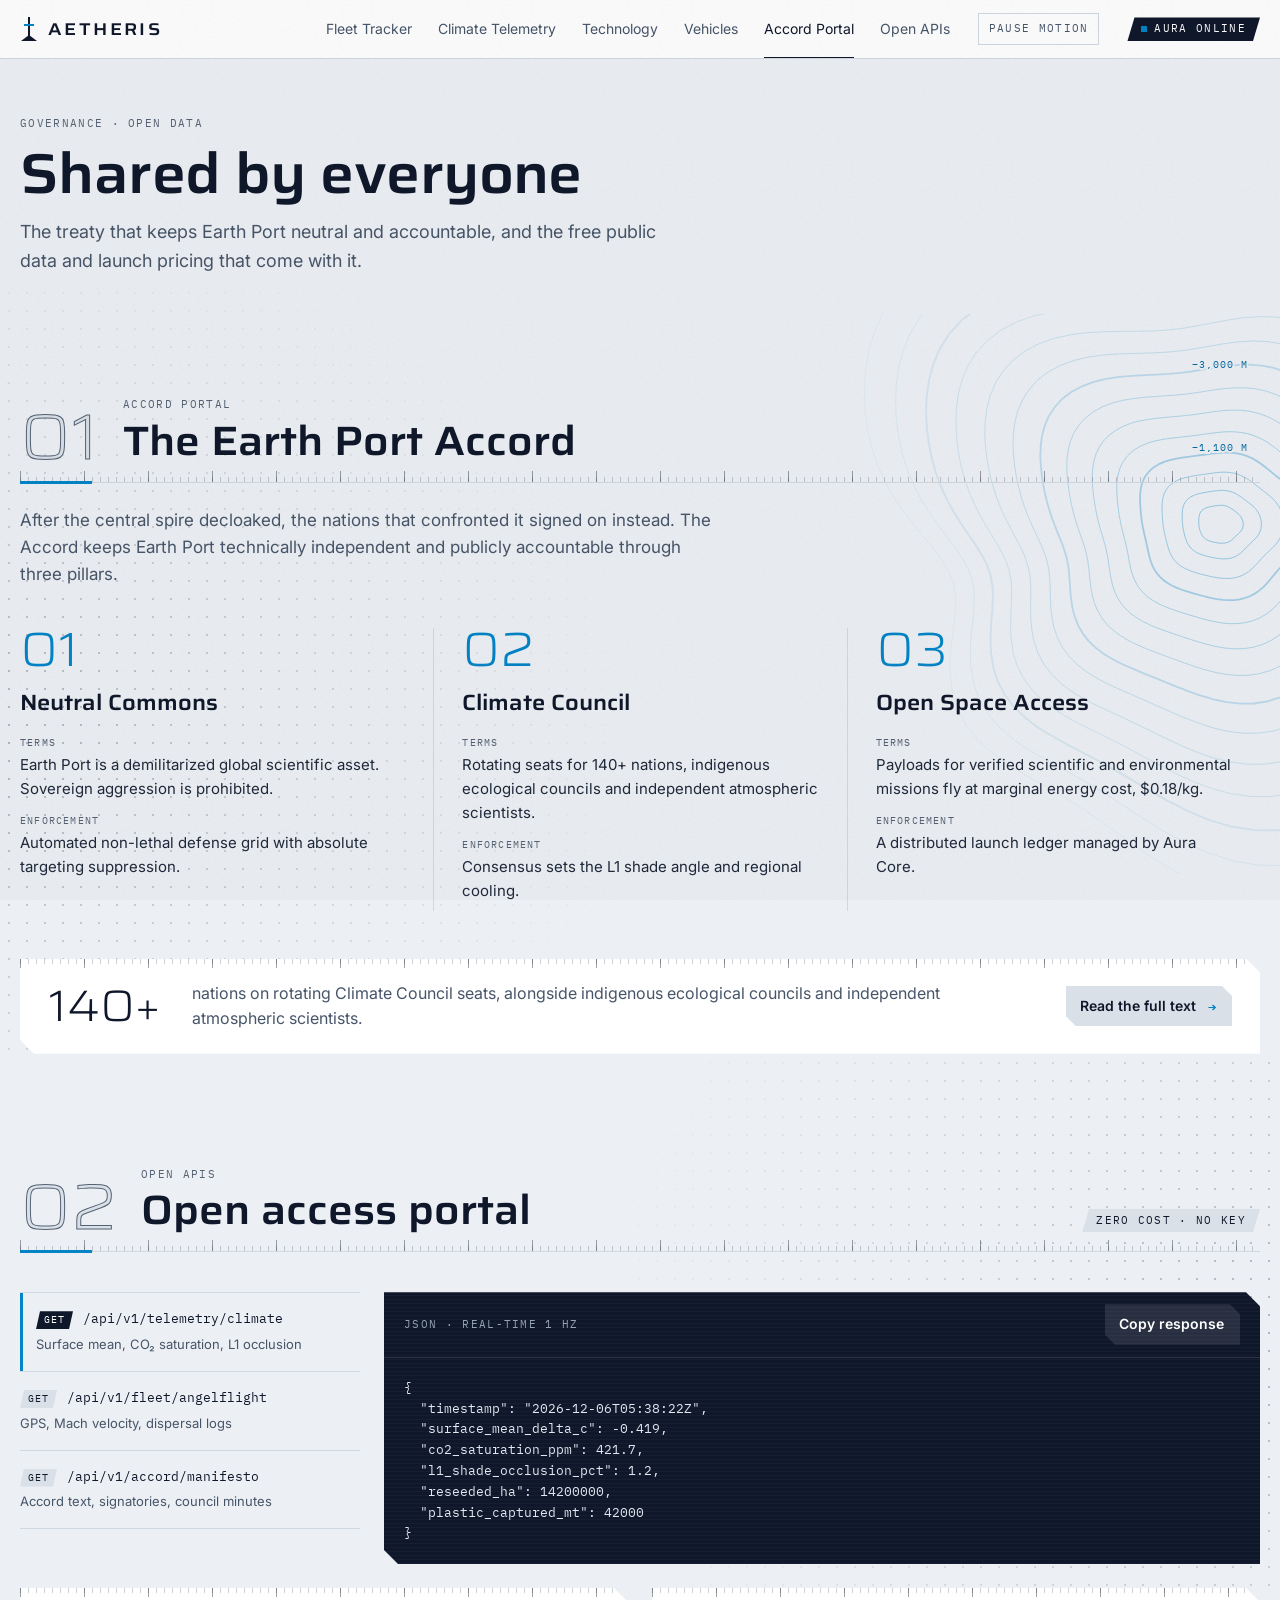
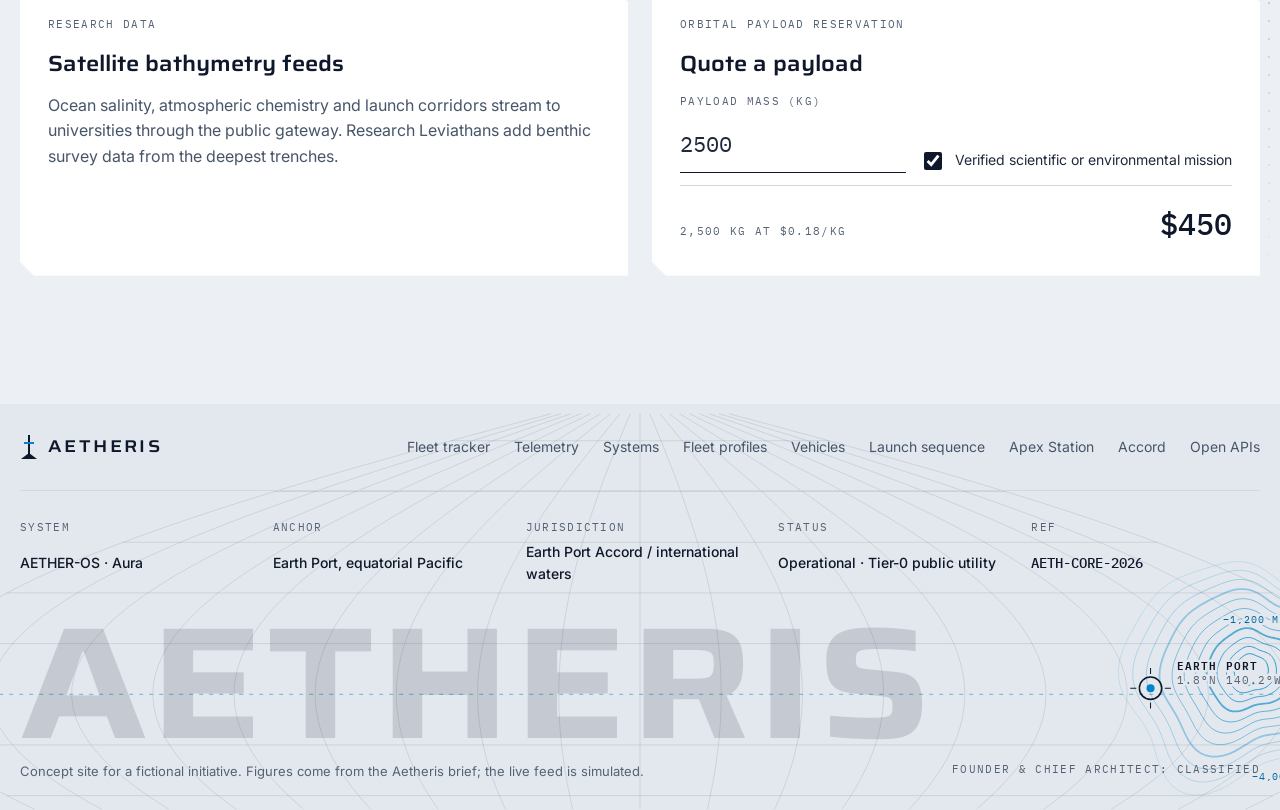
==== commit 90e803a2: "Add a vehicles page with a 3D turntable for each vehicle Angel glider, Leviathan, carrier jet, sweep" ====
--- a/accord.html
+++ b/accord.html
@@ -26,6 +26,7 @@
       <a href="model.html">Fleet Tracker</a>
       <a href="model.html#telemetry">Climate Telemetry</a>
       <a href="technology.html">Technology</a>
+      <a href="vehicles.html">Vehicles</a>
       <a href="accord.html" aria-current="page">Accord Portal</a>
       <a href="accord.html#apis">Open APIs</a>
     </nav>
@@ -137,7 +138,7 @@
         <svg class="spire" viewBox="0 0 18 24" aria-hidden="true"><rect x="8" y="0" width="2" height="19" fill="currentColor"/><rect x="4" y="7" width="10" height="2" fill="#0284c7"/><path d="M1 24 L9 18 L17 24 Z" fill="currentColor"/></svg>
         AETHERIS
       </a>
-      <nav class="foot-nav" aria-label="Footer"><a href="model.html">Fleet tracker</a><a href="model.html#telemetry">Telemetry</a><a href="technology.html#systems">Systems</a><a href="technology.html#fleet">Fleet profiles</a><a href="technology.html#launch">Launch sequence</a><a href="technology.html#apex">Apex Station</a><a href="accord.html">Accord</a><a href="accord.html#apis">Open APIs</a></nav>
+      <nav class="foot-nav" aria-label="Footer"><a href="model.html">Fleet tracker</a><a href="model.html#telemetry">Telemetry</a><a href="technology.html#systems">Systems</a><a href="technology.html#fleet">Fleet profiles</a><a href="vehicles.html">Vehicles</a><a href="technology.html#launch">Launch sequence</a><a href="technology.html#apex">Apex Station</a><a href="accord.html">Accord</a><a href="accord.html#apis">Open APIs</a></nav>
     </div>
     <div class="meta">
       <div><span class="mono">System</span><b>AETHER-OS · Aura</b></div>
--- a/assets/site.css
+++ b/assets/site.css
@@ -531,3 +531,20 @@
   .teaser { padding: 26px; }
   .page-head { padding-top: 36px; }
 }
+
+/* Vehicles page: list, turntable, parts */
+.veh { display: grid; grid-template-columns: 230px minmax(0, 1fr) 330px; gap: 28px; align-items: start; }
+.veh-stage { position: relative; height: clamp(380px, 56vh, 600px); background: var(--bg-2); overflow: hidden; }
+.veh-stage canvas { display: block; cursor: grab; }
+.veh-stage.grabbing canvas { cursor: grabbing; }
+.veh-stage:focus-visible { outline-offset: -3px; }
+.sc-hint { position: absolute; left: 14px; bottom: 12px; color: var(--muted); font-size: 11px; pointer-events: none; }
+.sc-fallback { position: absolute; inset: 0; display: grid; place-items: center; padding: 24px; text-align: center; color: var(--muted); }
+.veh-info h2 { font-size: 28px; line-height: 1.1; margin: 8px 0 12px; }
+.veh-info p { margin: 0 0 16px; color: var(--muted); font-size: 15px; }
+.veh-link { margin: 28px 0 0; }
+@media (max-width: 1080px) {
+  .veh { grid-template-columns: 1fr; }
+  .veh-tabs { display: flex; overflow-x: auto; }
+  .veh-tabs button { flex: none; }
+}
